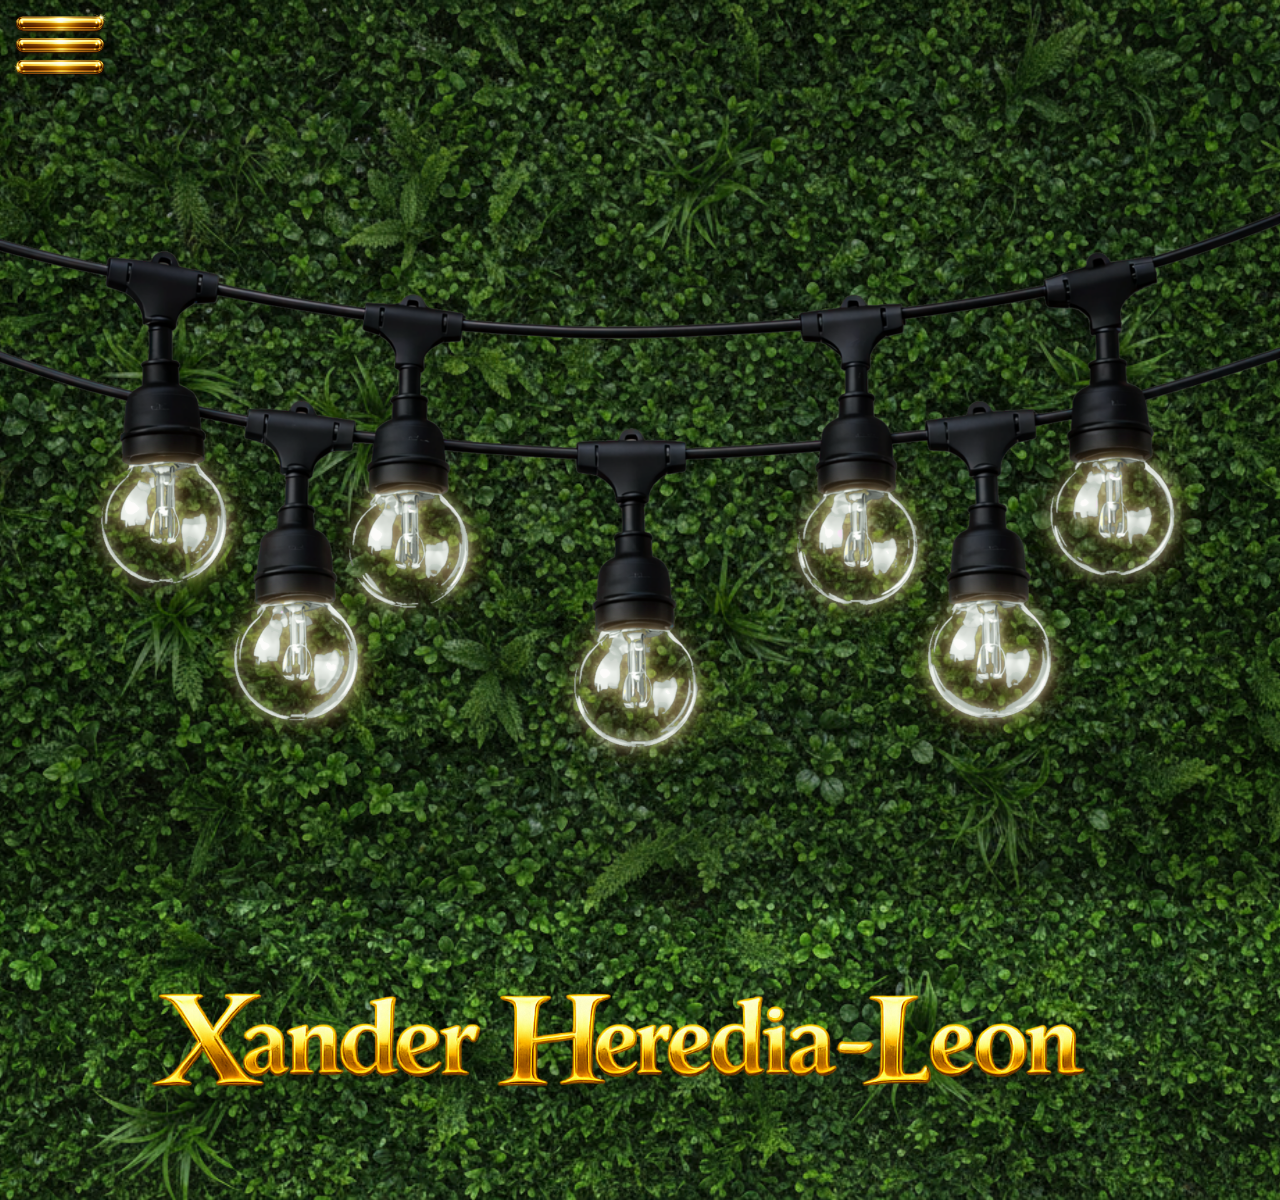
==== index.html @ 97fa7e09 "Refactor index.html structure and add scripts" ====
<!DOCTYPE html>
<html lang="en">
<head>
  <meta charset="UTF-8" />
  <meta name="viewport" content="width=device-width, initial-scale=1.0" />
  <title>Home</title>

  <link rel="stylesheet" href="assets/css/style.css" />
  <link rel="stylesheet" href="assets/css/string-lights.css" />
</head>
<body>

  <div class="string-lights-wrap" aria-hidden="true">
    <div class="string-lights-stack">
      <img
        src="assets/images/background/string-light-base.png"
        alt=""
        class="string-lights"
      />

      <img
        src="assets/images/masks/string-light/string-light-mask.png"
        alt=""
        class="string-light-mask"
        id="stringLightMask"
      />
    </div>

    <div class="below-lights">
      <img
        src="assets/images/background/name-tag.png"
        alt="Xander Heredia-Leon"
        class="name-tag"
        id="nameTag"
      />
    </div>
  </div>

  <img
    src="assets/images/background/menu-button.png"
    alt="Open menu"
    class="menu-button"
    id="menuButton"
    role="button"
    tabindex="0"
  />

  <main class="home-page"></main>

  <script>
    document.addEventListener("DOMContentLoaded", function () {
      const menuButton = document.getElementById("menuButton");
      const mask = document.getElementById("stringLightMask");
      const nameTag = document.getElementById("nameTag");

      if (menuButton) {
        menuButton.addEventListener("click", function () {
          console.log("Menu clicked");
        });

        menuButton.addEventListener("keydown", function (event) {
          if (event.key === "Enter" || event.key === " ") {
            event.preventDefault();
            menuButton.click();
          }
        });
      }

      if (!mask) {
        console.error("String light mask not found.");
        return;
      }

      let currentOpacity = 0.72;
      let targetOpacity = 0.72;
      let nextTargetAt = 0;

      function randomBetween(min, max) {
        return min + Math.random() * (max - min);
      }

      function setNextTarget(now) {
        targetOpacity = randomBetween(0.60, 0.88);
        nextTargetAt = now + randomBetween(45, 130);
      }

      function animate(now) {
        if (now >= nextTargetAt) {
          setNextTarget(now);
        }

        currentOpacity += (targetOpacity - currentOpacity) * 0.14;

        const flickerA = Math.sin(now * 0.017) * 0.032;
        const flickerB = Math.sin(now * 0.041 + 1.4) * 0.019;
        const flickerC = Math.sin(now * 0.083 + 0.7) * 0.010;

        let opacity = currentOpacity + flickerA + flickerB + flickerC;

        if (opacity < 0.54) opacity = 0.54;
        if (opacity > 0.94) opacity = 0.94;

        const glowPower = (opacity - 0.54) / 0.40;

        const nearGlow = 3 + glowPower * 3.2;
        const midGlow = 6 + glowPower * 6.5;
        const farGlow = 11 + glowPower * 10.5;
        const brightness = 1.02 + glowPower * 0.15;

        mask.style.opacity = opacity.toFixed(3);
        mask.style.filter =
          "brightness(" + brightness.toFixed(3) + ") " +
          "saturate(1.10) " +
          "drop-shadow(0 0 " + nearGlow.toFixed(2) + "px rgba(255, 244, 214, 0.92)) " +
          "drop-shadow(0 0 " + midGlow.toFixed(2) + "px rgba(255, 210, 120, 0.55)) " +
          "drop-shadow(0 0 " + farGlow.toFixed(2) + "px rgba(255, 170, 70, 0.28))";

        if (nameTag) {
          const shadowPower = (opacity - 0.54) / 0.40;

          const shadowY = 10 + shadowPower * 16;
          const shadowBlur = 14 + shadowPower * 22;
          const shadowAlpha = 0.16 + shadowPower * 0.22;

          nameTag.style.filter =
            "drop-shadow(0 " + shadowY.toFixed(2) + "px " +
            shadowBlur.toFixed(2) + "px rgba(0, 0, 0, " +
            shadowAlpha.toFixed(3) + "))";
        }

        requestAnimationFrame(animate);
      }

      setNextTarget(performance.now());
      requestAnimationFrame(animate);
    });
  </script>

</body>
</html>
---- assets/css/style.css ----
html,
body {
  margin: 0;
  padding: 0;
  width: 100%;
  min-height: 100%;
}

body {
  min-height: 100vh;
  min-height: 100svh;
  position: relative;
  overflow-x: hidden;
  background: url("../images/background/grass-wall.png") center / cover no-repeat;
}

/* overlay */
body::before {
  content: "";
  position: fixed;
  inset: 0;
  background: rgba(0, 0, 0, 0.28);
  pointer-events: none;
  z-index: 0;
}

/* Main page content */
.home-page {
  position: relative;
  z-index: 3;
  width: 100%;
  min-height: 100vh;
  min-height: 100svh;
}

/* Menu button */
.menu-button {
  position: fixed;
  top: 14px;
  left: 14px;
  width: 92px;
  height: auto;
  display: block;
  z-index: 4;
  cursor: pointer;
  user-select: none;
  filter: drop-shadow(0 4px 10px rgba(0, 0, 0, 0.4));
  transition: transform 0.2s ease, opacity 0.2s ease;
}

.menu-button:hover {
  transform: scale(1.05);
  opacity: 0.96;
}

.menu-button:active {
  transform: scale(0.96);
}

/* Tablet */
@media (max-width: 900px) {
  .menu-button {
    top: 10px;
    left: 10px;
    width: 76px;
  }
}

/* Phone */
@media (max-width: 600px) {
  .menu-button {
    top: 8px;
    left: 8px;
    width: 58px;
  }

  body::before {
    background: rgba(0, 0, 0, 0.22);
  }
}
---- assets/css/string-lights.css ----
.string-lights-wrap {
  position: fixed;
  top: 120px; /* adjust overall placement */
  left: 0;
  width: 100%;
  z-index: 5;
  pointer-events: none;
  user-select: none;
}

/* LIGHTS container = ONLY the image height */
.string-lights-stack {
  position: relative;
  width: 100%;
  display: inline-block;
}

.string-lights {
  display: block;
  width: 100%;
  height: auto;
}

.string-light-mask {
  position: absolute;
  inset: 0;
  width: 100%;
  height: 100%;
  object-fit: contain;
  z-index: 6;
  mix-blend-mode: screen;
  opacity: 0.72;
  will-change: opacity, filter;
}

/* 🔥 NEW: container UNDER lights */
.below-lights {
  position: relative;
  width: 100%;
  display: flex;
  justify-content: center;
  margin-top: 10px; /* small gap from lights */
}

/* NAME */
.name-tag {
  width: min(92vw, 1100px);
  height: auto;
  user-select: none;
  will-change: filter;
}

/* page spacing */
.home-page {
  min-height: 100vh;
  padding-top: 300px;
}
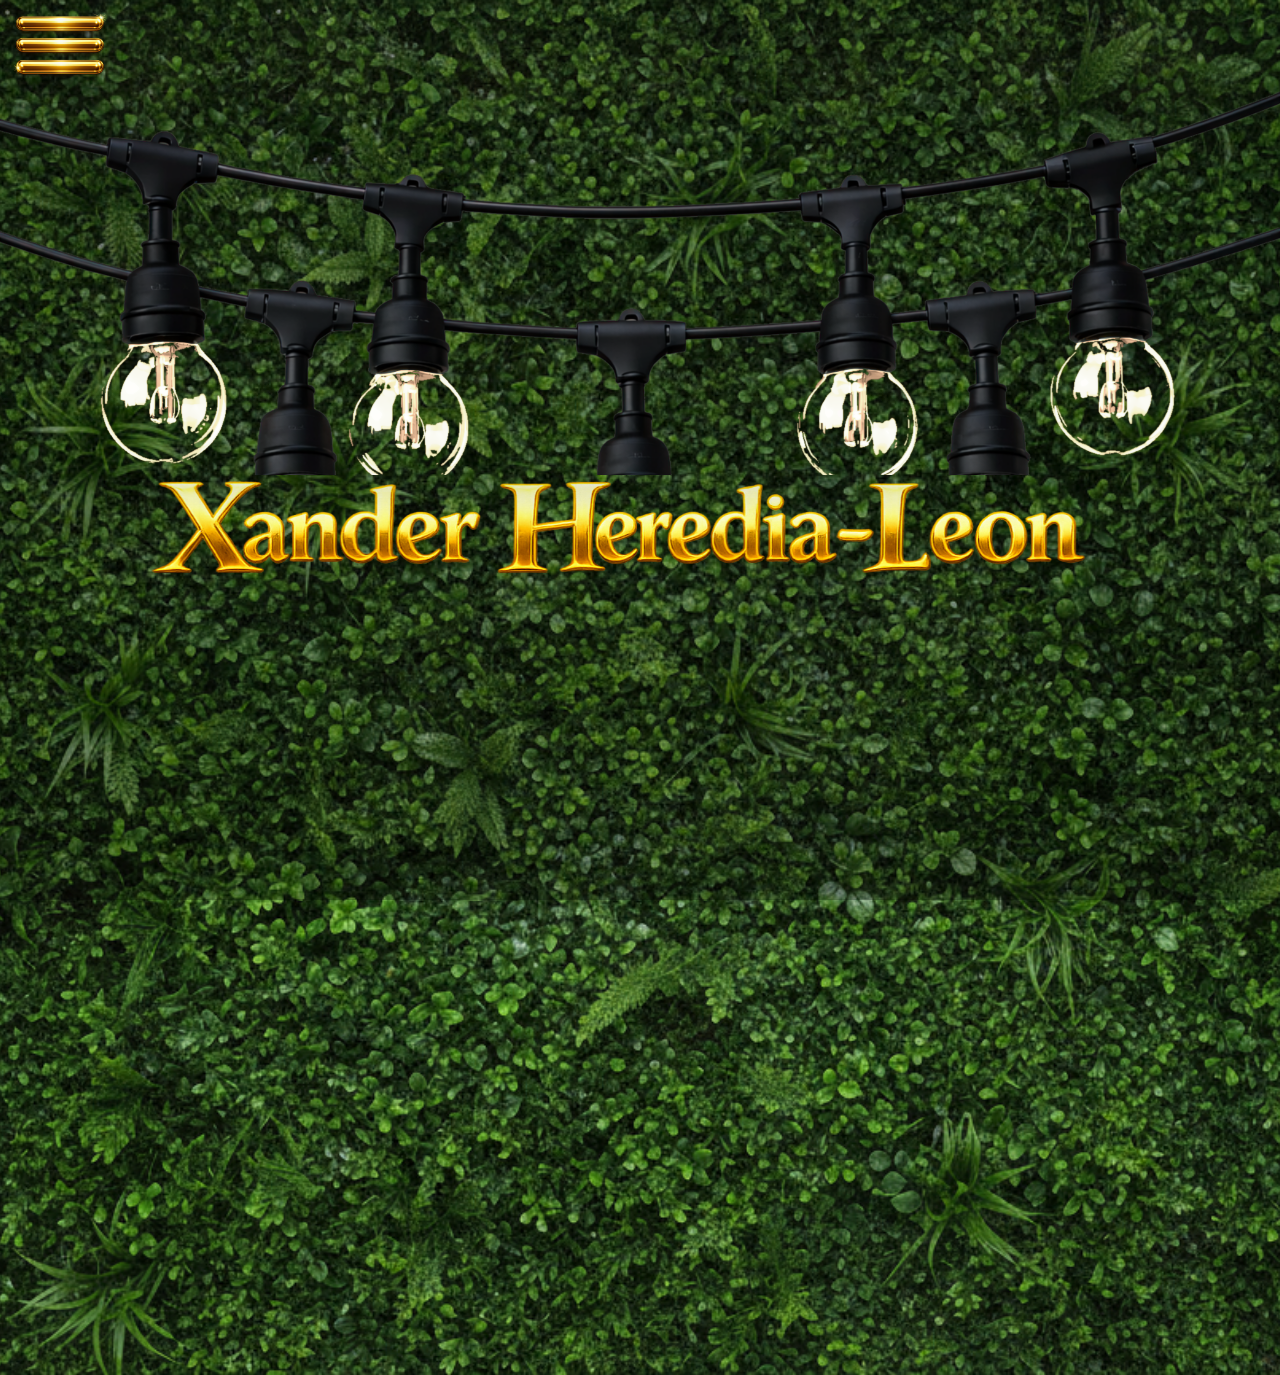
==== commit f62ab38f: "Refactor name tag and mask animation logic Refactor name tag and mask animation logic for improved c" ====
--- a/index.html
+++ b/index.html
@@ -12,6 +12,9 @@
 
   <div class="string-lights-wrap" aria-hidden="true">
     <div class="string-lights-stack">
+      <div class="green-wall-react"></div>
+      <div class="string-light-reflection"></div>
+
       <img
         src="assets/images/background/string-light-base.png"
         alt=""
@@ -27,12 +30,16 @@
     </div>
 
     <div class="below-lights">
-      <img
-        src="assets/images/background/name-tag.png"
-        alt="Xander Heredia-Leon"
-        class="name-tag"
-        id="nameTag"
-      />
+      <div class="name-tag-wrap">
+        <div class="name-tag-shadow" id="nameTagShadow"></div>
+
+        <img
+          src="assets/images/background/name-tag.png"
+          alt="Xander Heredia-Leon"
+          class="name-tag"
+          id="nameTag"
+        />
+      </div>
     </div>
   </div>
 
@@ -51,7 +58,9 @@
     document.addEventListener("DOMContentLoaded", function () {
       const menuButton = document.getElementById("menuButton");
       const mask = document.getElementById("stringLightMask");
-      const nameTag = document.getElementById("nameTag");
+      const nameTagShadow = document.getElementById("nameTagShadow");
+      const reflection = document.querySelector(".string-light-reflection");
+      const greenReact = document.querySelector(".green-wall-react");
 
       if (menuButton) {
         menuButton.addEventListener("click", function () {
@@ -71,68 +80,132 @@
         return;
       }
 
-      let currentOpacity = 0.72;
-      let targetOpacity = 0.72;
-      let nextTargetAt = 0;
+      const state = {
+        baseBrightness: 1.5,
+        baseSepia: 1.0,
+        baseSaturate: 2.0,
+        baseHue: -18,
+        baseBlur: 0.4,
+        baseOpacity: 0.9
+      };
 
       function randomBetween(min, max) {
         return min + Math.random() * (max - min);
       }
 
-      function setNextTarget(now) {
-        targetOpacity = randomBetween(0.60, 0.88);
-        nextTargetAt = now + randomBetween(45, 130);
-      }
-
-      function animate(now) {
-        if (now >= nextTargetAt) {
-          setNextTarget(now);
-        }
-
-        currentOpacity += (targetOpacity - currentOpacity) * 0.14;
-
-        const flickerA = Math.sin(now * 0.017) * 0.032;
-        const flickerB = Math.sin(now * 0.041 + 1.4) * 0.019;
-        const flickerC = Math.sin(now * 0.083 + 0.7) * 0.010;
-
-        let opacity = currentOpacity + flickerA + flickerB + flickerC;
-
-        if (opacity < 0.54) opacity = 0.54;
-        if (opacity > 0.94) opacity = 0.94;
-
-        const glowPower = (opacity - 0.54) / 0.40;
-
-        const nearGlow = 3 + glowPower * 3.2;
-        const midGlow = 6 + glowPower * 6.5;
-        const farGlow = 11 + glowPower * 10.5;
-        const brightness = 1.02 + glowPower * 0.15;
-
+      function clamp(value, min, max) {
+        return Math.min(Math.max(value, min), max);
+      }
+
+      function applyMaskStyle(brightness, sepia, saturate, hue, blur, opacity) {
         mask.style.opacity = opacity.toFixed(3);
         mask.style.filter =
           "brightness(" + brightness.toFixed(3) + ") " +
-          "saturate(1.10) " +
-          "drop-shadow(0 0 " + nearGlow.toFixed(2) + "px rgba(255, 244, 214, 0.92)) " +
-          "drop-shadow(0 0 " + midGlow.toFixed(2) + "px rgba(255, 210, 120, 0.55)) " +
-          "drop-shadow(0 0 " + farGlow.toFixed(2) + "px rgba(255, 170, 70, 0.28))";
-
-        if (nameTag) {
-          const shadowPower = (opacity - 0.54) / 0.40;
-
-          const shadowY = 10 + shadowPower * 16;
-          const shadowBlur = 14 + shadowPower * 22;
-          const shadowAlpha = 0.16 + shadowPower * 0.22;
-
-          nameTag.style.filter =
-            "drop-shadow(0 " + shadowY.toFixed(2) + "px " +
-            shadowBlur.toFixed(2) + "px rgba(0, 0, 0, " +
-            shadowAlpha.toFixed(3) + "))";
+          "sepia(" + sepia.toFixed(3) + ") " +
+          "saturate(" + saturate.toFixed(3) + ") " +
+          "hue-rotate(" + hue.toFixed(3) + "deg) " +
+          "blur(" + blur.toFixed(3) + "px)";
+      }
+
+      function tick() {
+        const microFlicker = randomBetween(-0.10, 0.10);
+        const rareDip = Math.random() < 0.12 ? randomBetween(-0.16, -0.06) : 0;
+        const rarePop = Math.random() < 0.08 ? randomBetween(0.03, 0.08) : 0;
+
+        const brightness = clamp(
+          state.baseBrightness + microFlicker + rareDip + rarePop,
+          1.2,
+          1.75
+        );
+
+        const opacity = clamp(
+          state.baseOpacity + microFlicker * 0.65 + rareDip * 0.35,
+          0.72,
+          0.98
+        );
+
+        const sepia = clamp(
+          state.baseSepia + randomBetween(-0.05, 0.08),
+          0.9,
+          1.12
+        );
+
+        const saturate = clamp(
+          state.baseSaturate + randomBetween(-0.15, 0.20),
+          1.75,
+          2.25
+        );
+
+        const hue = clamp(
+          state.baseHue + randomBetween(-2.0, 1.5),
+          -22,
+          -14
+        );
+
+        const blur = clamp(
+          state.baseBlur + (brightness - state.baseBrightness) * 0.35,
+          0.25,
+          0.65
+        );
+
+        applyMaskStyle(brightness, sepia, saturate, hue, blur, opacity);
+
+        if (reflection) {
+          const reflectionOpacity = clamp(opacity * 0.20, 0.12, 0.22);
+          const reflectionBlur = clamp(12 + (brightness - 1.4) * 10, 10, 18);
+
+          reflection.style.opacity = reflectionOpacity.toFixed(3);
+          reflection.style.filter =
+            "blur(" + reflectionBlur.toFixed(2) + "px) saturate(1.1)";
         }
 
-        requestAnimationFrame(animate);
-      }
-
-      setNextTarget(performance.now());
-      requestAnimationFrame(animate);
+        if (greenReact) {
+          const reactOpacity = clamp(
+            0.10 + (brightness - 1.3) * 0.08,
+            0.08,
+            0.18
+          );
+          greenReact.style.opacity = reactOpacity.toFixed(3);
+        }
+
+        if (nameTagShadow) {
+          const shadowOpacity = clamp(
+            0.22 + (1.75 - brightness) * 0.18,
+            0.18,
+            0.34
+          );
+
+          const shadowBlur = clamp(
+            8 + (1.75 - brightness) * 8,
+            8,
+            14
+          );
+
+          const shadowOffset = clamp(
+            (1.7 - brightness) * 6,
+            0,
+            4
+          );
+
+          nameTagShadow.style.opacity = shadowOpacity.toFixed(3);
+          nameTagShadow.style.filter = "blur(" + shadowBlur.toFixed(2) + "px)";
+          nameTagShadow.style.transform =
+            "translateY(" + shadowOffset.toFixed(2) + "px)";
+        }
+
+        setTimeout(tick, randomBetween(120, 320));
+      }
+
+      applyMaskStyle(
+        state.baseBrightness,
+        state.baseSepia,
+        state.baseSaturate,
+        state.baseHue,
+        state.baseBlur,
+        state.baseOpacity
+      );
+
+      tick();
     });
   </script>
 
--- a/assets/css/string-lights.css
+++ b/assets/css/string-lights.css
@@ -1,6 +1,6 @@
 .string-lights-wrap {
   position: fixed;
-  top: 120px; /* adjust overall placement */
+  top: 0;
   left: 0;
   width: 100%;
   z-index: 5;
@@ -8,17 +8,53 @@
   user-select: none;
 }
 
-/* LIGHTS container = ONLY the image height */
 .string-lights-stack {
   position: relative;
   width: 100%;
-  display: inline-block;
+  height: 475px;
+  overflow: hidden;
+  display: block;
 }
 
 .string-lights {
   display: block;
   width: 100%;
-  height: auto;
+  height: 100%;
+  object-fit: cover;
+  object-position: top center;
+}
+
+.green-wall-react {
+  position: absolute;
+  inset: 0;
+  z-index: 3;
+  pointer-events: none;
+  mix-blend-mode: soft-light;
+  opacity: 0.14;
+  background: linear-gradient(
+    to bottom,
+    rgba(110, 165, 95, 0.16) 0%,
+    rgba(80, 135, 72, 0.12) 35%,
+    rgba(35, 70, 35, 0.08) 100%
+  );
+}
+
+.string-light-reflection {
+  position: absolute;
+  inset: 0;
+  z-index: 4;
+  pointer-events: none;
+  mix-blend-mode: screen;
+  opacity: 0.16;
+  background:
+    radial-gradient(circle at 12% 14%, rgba(255, 222, 140, 0.12), transparent 7%),
+    radial-gradient(circle at 25% 11%, rgba(255, 220, 130, 0.11), transparent 7%),
+    radial-gradient(circle at 39% 15%, rgba(255, 218, 120, 0.12), transparent 8%),
+    radial-gradient(circle at 52% 12%, rgba(255, 220, 126, 0.11), transparent 7%),
+    radial-gradient(circle at 66% 15%, rgba(255, 219, 120, 0.12), transparent 8%),
+    radial-gradient(circle at 79% 11%, rgba(255, 223, 135, 0.10), transparent 7%),
+    radial-gradient(circle at 91% 14%, rgba(255, 226, 145, 0.11), transparent 7%);
+  filter: blur(14px) saturate(1.1);
 }
 
 .string-light-mask {
@@ -26,32 +62,63 @@
   inset: 0;
   width: 100%;
   height: 100%;
-  object-fit: contain;
+  object-fit: cover;
+  object-position: top center;
   z-index: 6;
   mix-blend-mode: screen;
-  opacity: 0.72;
   will-change: opacity, filter;
+  opacity: 0.9;
+  filter: brightness(1.5) sepia(1) saturate(2) hue-rotate(-18deg) blur(0.4px);
 }
 
-/* 🔥 NEW: container UNDER lights */
 .below-lights {
   position: relative;
   width: 100%;
   display: flex;
   justify-content: center;
-  margin-top: 10px; /* small gap from lights */
+  margin-top: 0;
 }
 
-/* NAME */
+.name-tag-wrap {
+  position: relative;
+  width: min(92vw, 1100px);
+}
+
 .name-tag {
-  width: min(92vw, 1100px);
+  position: relative;
+  display: block;
+  width: 100%;
   height: auto;
   user-select: none;
   will-change: filter;
+  z-index: 1;
 }
 
-/* page spacing */
+.name-tag-shadow {
+  position: absolute;
+  inset: 0;
+  z-index: 2;
+  pointer-events: none;
+  mix-blend-mode: multiply;
+  opacity: 0.30;
+  filter: blur(8px);
+  transform: translateY(0);
+  will-change: opacity, filter, transform;
+  background:
+    linear-gradient(
+      to bottom,
+      rgba(0, 0, 0, 0.24) 0%,
+      rgba(0, 0, 0, 0.12) 12%,
+      transparent 30%
+    ),
+    radial-gradient(ellipse at 10% -6%, rgba(0, 0, 0, 0.24) 0%, transparent 35%),
+    radial-gradient(ellipse at 28% -8%, rgba(0, 0, 0, 0.22) 0%, transparent 36%),
+    radial-gradient(ellipse at 48% -6%, rgba(0, 0, 0, 0.24) 0%, transparent 36%),
+    radial-gradient(ellipse at 67% -8%, rgba(0, 0, 0, 0.22) 0%, transparent 36%),
+    radial-gradient(ellipse at 87% -6%, rgba(0, 0, 0, 0.24) 0%, transparent 35%);
+}
+
 .home-page {
   min-height: 100vh;
-  padding-top: 300px;
+  padding-top: 475px;
 }
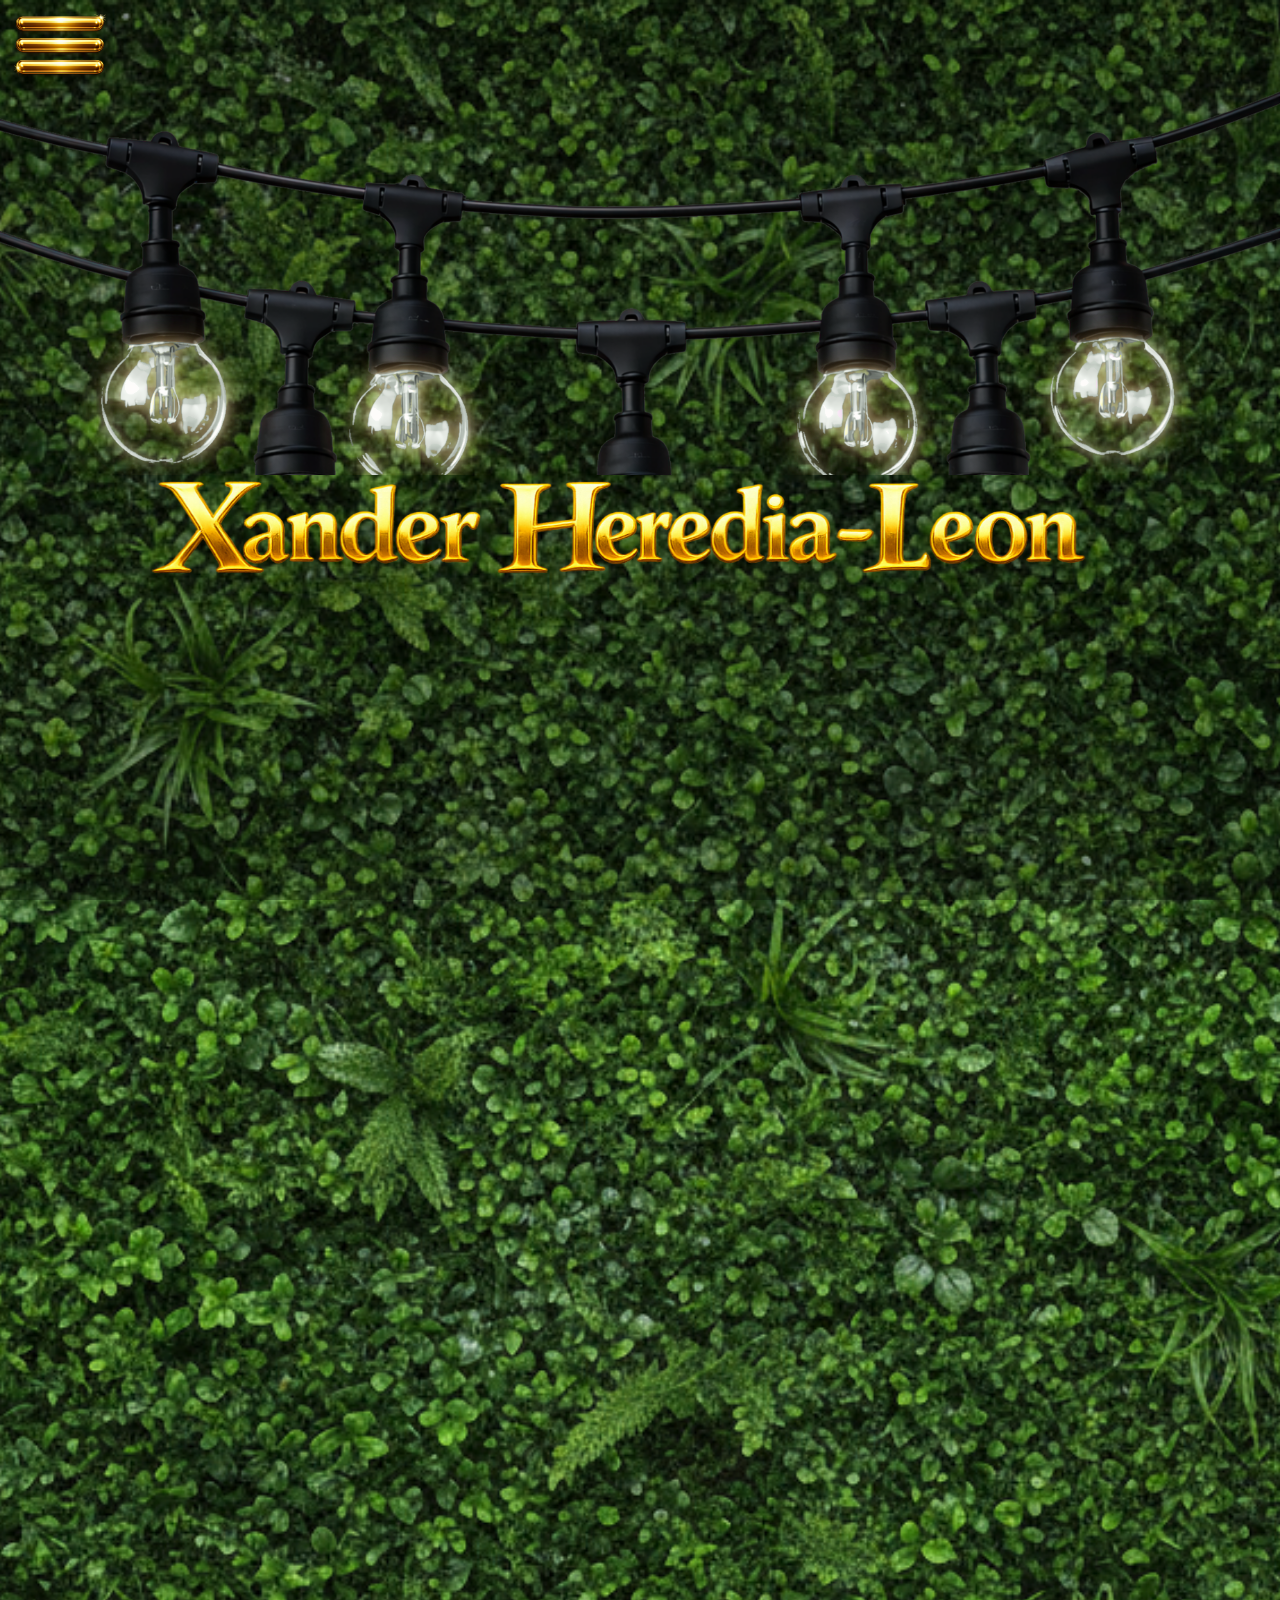
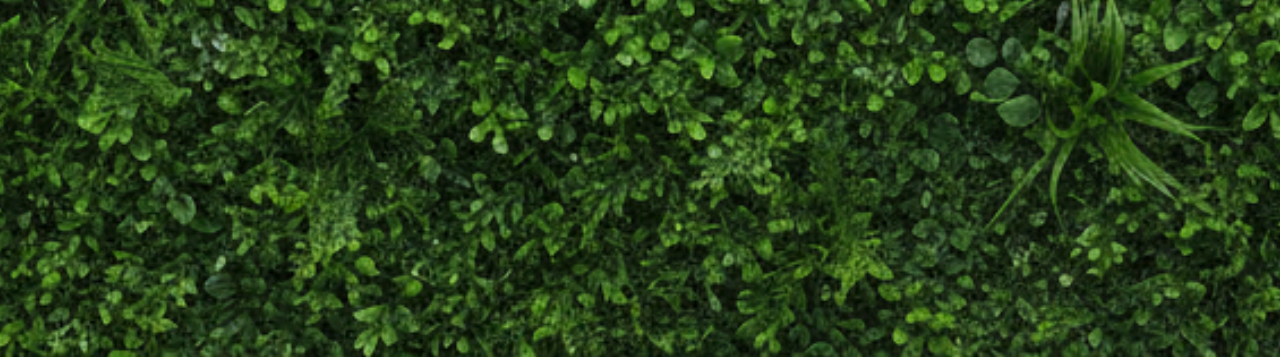
==== commit 7fbfa666: "Refactor index.html to simplify structure Removed unused elements and optimized opacity handling." ====
--- a/index.html
+++ b/index.html
@@ -12,9 +12,6 @@
 
   <div class="string-lights-wrap" aria-hidden="true">
     <div class="string-lights-stack">
-      <div class="green-wall-react"></div>
-      <div class="string-light-reflection"></div>
-
       <img
         src="assets/images/background/string-light-base.png"
         alt=""
@@ -30,16 +27,12 @@
     </div>
 
     <div class="below-lights">
-      <div class="name-tag-wrap">
-        <div class="name-tag-shadow" id="nameTagShadow"></div>
-
-        <img
-          src="assets/images/background/name-tag.png"
-          alt="Xander Heredia-Leon"
-          class="name-tag"
-          id="nameTag"
-        />
-      </div>
+      <img
+        src="assets/images/background/name-tag.png"
+        alt="Xander Heredia-Leon"
+        class="name-tag"
+        id="nameTag"
+      />
     </div>
   </div>
 
@@ -58,9 +51,7 @@
     document.addEventListener("DOMContentLoaded", function () {
       const menuButton = document.getElementById("menuButton");
       const mask = document.getElementById("stringLightMask");
-      const nameTagShadow = document.getElementById("nameTagShadow");
-      const reflection = document.querySelector(".string-light-reflection");
-      const greenReact = document.querySelector(".green-wall-react");
+      const nameTag = document.getElementById("nameTag");
 
       if (menuButton) {
         menuButton.addEventListener("click", function () {
@@ -80,132 +71,68 @@
         return;
       }
 
-      const state = {
-        baseBrightness: 1.5,
-        baseSepia: 1.0,
-        baseSaturate: 2.0,
-        baseHue: -18,
-        baseBlur: 0.4,
-        baseOpacity: 0.9
-      };
+      let currentOpacity = 0.72;
+      let targetOpacity = 0.72;
+      let nextTargetAt = 0;
 
       function randomBetween(min, max) {
         return min + Math.random() * (max - min);
       }
 
-      function clamp(value, min, max) {
-        return Math.min(Math.max(value, min), max);
+      function setNextTarget(now) {
+        targetOpacity = randomBetween(0.60, 0.88);
+        nextTargetAt = now + randomBetween(45, 130);
       }
 
-      function applyMaskStyle(brightness, sepia, saturate, hue, blur, opacity) {
+      function animate(now) {
+        if (now >= nextTargetAt) {
+          setNextTarget(now);
+        }
+
+        currentOpacity += (targetOpacity - currentOpacity) * 0.14;
+
+        const flickerA = Math.sin(now * 0.017) * 0.032;
+        const flickerB = Math.sin(now * 0.041 + 1.4) * 0.019;
+        const flickerC = Math.sin(now * 0.083 + 0.7) * 0.010;
+
+        let opacity = currentOpacity + flickerA + flickerB + flickerC;
+
+        if (opacity < 0.54) opacity = 0.54;
+        if (opacity > 0.94) opacity = 0.94;
+
+        const glowPower = (opacity - 0.54) / 0.40;
+
+        const nearGlow = 3 + glowPower * 3.2;
+        const midGlow = 6 + glowPower * 6.5;
+        const farGlow = 11 + glowPower * 10.5;
+        const brightness = 1.02 + glowPower * 0.15;
+
         mask.style.opacity = opacity.toFixed(3);
         mask.style.filter =
           "brightness(" + brightness.toFixed(3) + ") " +
-          "sepia(" + sepia.toFixed(3) + ") " +
-          "saturate(" + saturate.toFixed(3) + ") " +
-          "hue-rotate(" + hue.toFixed(3) + "deg) " +
-          "blur(" + blur.toFixed(3) + "px)";
+          "saturate(1.10) " +
+          "drop-shadow(0 0 " + nearGlow.toFixed(2) + "px rgba(255, 244, 214, 0.92)) " +
+          "drop-shadow(0 0 " + midGlow.toFixed(2) + "px rgba(255, 210, 120, 0.55)) " +
+          "drop-shadow(0 0 " + farGlow.toFixed(2) + "px rgba(255, 170, 70, 0.28))";
+
+        if (nameTag) {
+          const shadowPower = (opacity - 0.54) / 0.40;
+
+          const shadowY = 10 + shadowPower * 16;
+          const shadowBlur = 14 + shadowPower * 22;
+          const shadowAlpha = 0.16 + shadowPower * 0.22;
+
+          nameTag.style.filter =
+            "drop-shadow(0 " + shadowY.toFixed(2) + "px " +
+            shadowBlur.toFixed(2) + "px rgba(0, 0, 0, " +
+            shadowAlpha.toFixed(3) + "))";
+        }
+
+        requestAnimationFrame(animate);
       }
 
-      function tick() {
-        const microFlicker = randomBetween(-0.10, 0.10);
-        const rareDip = Math.random() < 0.12 ? randomBetween(-0.16, -0.06) : 0;
-        const rarePop = Math.random() < 0.08 ? randomBetween(0.03, 0.08) : 0;
-
-        const brightness = clamp(
-          state.baseBrightness + microFlicker + rareDip + rarePop,
-          1.2,
-          1.75
-        );
-
-        const opacity = clamp(
-          state.baseOpacity + microFlicker * 0.65 + rareDip * 0.35,
-          0.72,
-          0.98
-        );
-
-        const sepia = clamp(
-          state.baseSepia + randomBetween(-0.05, 0.08),
-          0.9,
-          1.12
-        );
-
-        const saturate = clamp(
-          state.baseSaturate + randomBetween(-0.15, 0.20),
-          1.75,
-          2.25
-        );
-
-        const hue = clamp(
-          state.baseHue + randomBetween(-2.0, 1.5),
-          -22,
-          -14
-        );
-
-        const blur = clamp(
-          state.baseBlur + (brightness - state.baseBrightness) * 0.35,
-          0.25,
-          0.65
-        );
-
-        applyMaskStyle(brightness, sepia, saturate, hue, blur, opacity);
-
-        if (reflection) {
-          const reflectionOpacity = clamp(opacity * 0.20, 0.12, 0.22);
-          const reflectionBlur = clamp(12 + (brightness - 1.4) * 10, 10, 18);
-
-          reflection.style.opacity = reflectionOpacity.toFixed(3);
-          reflection.style.filter =
-            "blur(" + reflectionBlur.toFixed(2) + "px) saturate(1.1)";
-        }
-
-        if (greenReact) {
-          const reactOpacity = clamp(
-            0.10 + (brightness - 1.3) * 0.08,
-            0.08,
-            0.18
-          );
-          greenReact.style.opacity = reactOpacity.toFixed(3);
-        }
-
-        if (nameTagShadow) {
-          const shadowOpacity = clamp(
-            0.22 + (1.75 - brightness) * 0.18,
-            0.18,
-            0.34
-          );
-
-          const shadowBlur = clamp(
-            8 + (1.75 - brightness) * 8,
-            8,
-            14
-          );
-
-          const shadowOffset = clamp(
-            (1.7 - brightness) * 6,
-            0,
-            4
-          );
-
-          nameTagShadow.style.opacity = shadowOpacity.toFixed(3);
-          nameTagShadow.style.filter = "blur(" + shadowBlur.toFixed(2) + "px)";
-          nameTagShadow.style.transform =
-            "translateY(" + shadowOffset.toFixed(2) + "px)";
-        }
-
-        setTimeout(tick, randomBetween(120, 320));
-      }
-
-      applyMaskStyle(
-        state.baseBrightness,
-        state.baseSepia,
-        state.baseSaturate,
-        state.baseHue,
-        state.baseBlur,
-        state.baseOpacity
-      );
-
-      tick();
+      setNextTarget(performance.now());
+      requestAnimationFrame(animate);
     });
   </script>
 
--- a/assets/css/string-lights.css
+++ b/assets/css/string-lights.css
@@ -1,4 +1,4 @@
-.string-lights-wrap {
+string-lights-wrap {
   position: fixed;
   top: 0;
   left: 0;
@@ -24,39 +24,6 @@
   object-position: top center;
 }
 
-.green-wall-react {
-  position: absolute;
-  inset: 0;
-  z-index: 3;
-  pointer-events: none;
-  mix-blend-mode: soft-light;
-  opacity: 0.14;
-  background: linear-gradient(
-    to bottom,
-    rgba(110, 165, 95, 0.16) 0%,
-    rgba(80, 135, 72, 0.12) 35%,
-    rgba(35, 70, 35, 0.08) 100%
-  );
-}
-
-.string-light-reflection {
-  position: absolute;
-  inset: 0;
-  z-index: 4;
-  pointer-events: none;
-  mix-blend-mode: screen;
-  opacity: 0.16;
-  background:
-    radial-gradient(circle at 12% 14%, rgba(255, 222, 140, 0.12), transparent 7%),
-    radial-gradient(circle at 25% 11%, rgba(255, 220, 130, 0.11), transparent 7%),
-    radial-gradient(circle at 39% 15%, rgba(255, 218, 120, 0.12), transparent 8%),
-    radial-gradient(circle at 52% 12%, rgba(255, 220, 126, 0.11), transparent 7%),
-    radial-gradient(circle at 66% 15%, rgba(255, 219, 120, 0.12), transparent 8%),
-    radial-gradient(circle at 79% 11%, rgba(255, 223, 135, 0.10), transparent 7%),
-    radial-gradient(circle at 91% 14%, rgba(255, 226, 145, 0.11), transparent 7%);
-  filter: blur(14px) saturate(1.1);
-}
-
 .string-light-mask {
   position: absolute;
   inset: 0;
@@ -68,7 +35,8 @@
   mix-blend-mode: screen;
   will-change: opacity, filter;
   opacity: 0.9;
-  filter: brightness(1.5) sepia(1) saturate(2) hue-rotate(-18deg) blur(0.4px);
+
+  filter: brightness(1.6) sepia(2) saturate(3) hue-rotate(-40deg) blur(2px);
 }
 
 .below-lights {
@@ -79,43 +47,11 @@
   margin-top: 0;
 }
 
-.name-tag-wrap {
-  position: relative;
+.name-tag {
   width: min(92vw, 1100px);
-}
-
-.name-tag {
-  position: relative;
-  display: block;
-  width: 100%;
   height: auto;
   user-select: none;
   will-change: filter;
-  z-index: 1;
-}
-
-.name-tag-shadow {
-  position: absolute;
-  inset: 0;
-  z-index: 2;
-  pointer-events: none;
-  mix-blend-mode: multiply;
-  opacity: 0.30;
-  filter: blur(8px);
-  transform: translateY(0);
-  will-change: opacity, filter, transform;
-  background:
-    linear-gradient(
-      to bottom,
-      rgba(0, 0, 0, 0.24) 0%,
-      rgba(0, 0, 0, 0.12) 12%,
-      transparent 30%
-    ),
-    radial-gradient(ellipse at 10% -6%, rgba(0, 0, 0, 0.24) 0%, transparent 35%),
-    radial-gradient(ellipse at 28% -8%, rgba(0, 0, 0, 0.22) 0%, transparent 36%),
-    radial-gradient(ellipse at 48% -6%, rgba(0, 0, 0, 0.24) 0%, transparent 36%),
-    radial-gradient(ellipse at 67% -8%, rgba(0, 0, 0, 0.22) 0%, transparent 36%),
-    radial-gradient(ellipse at 87% -6%, rgba(0, 0, 0, 0.24) 0%, transparent 35%);
 }
 
 .home-page {
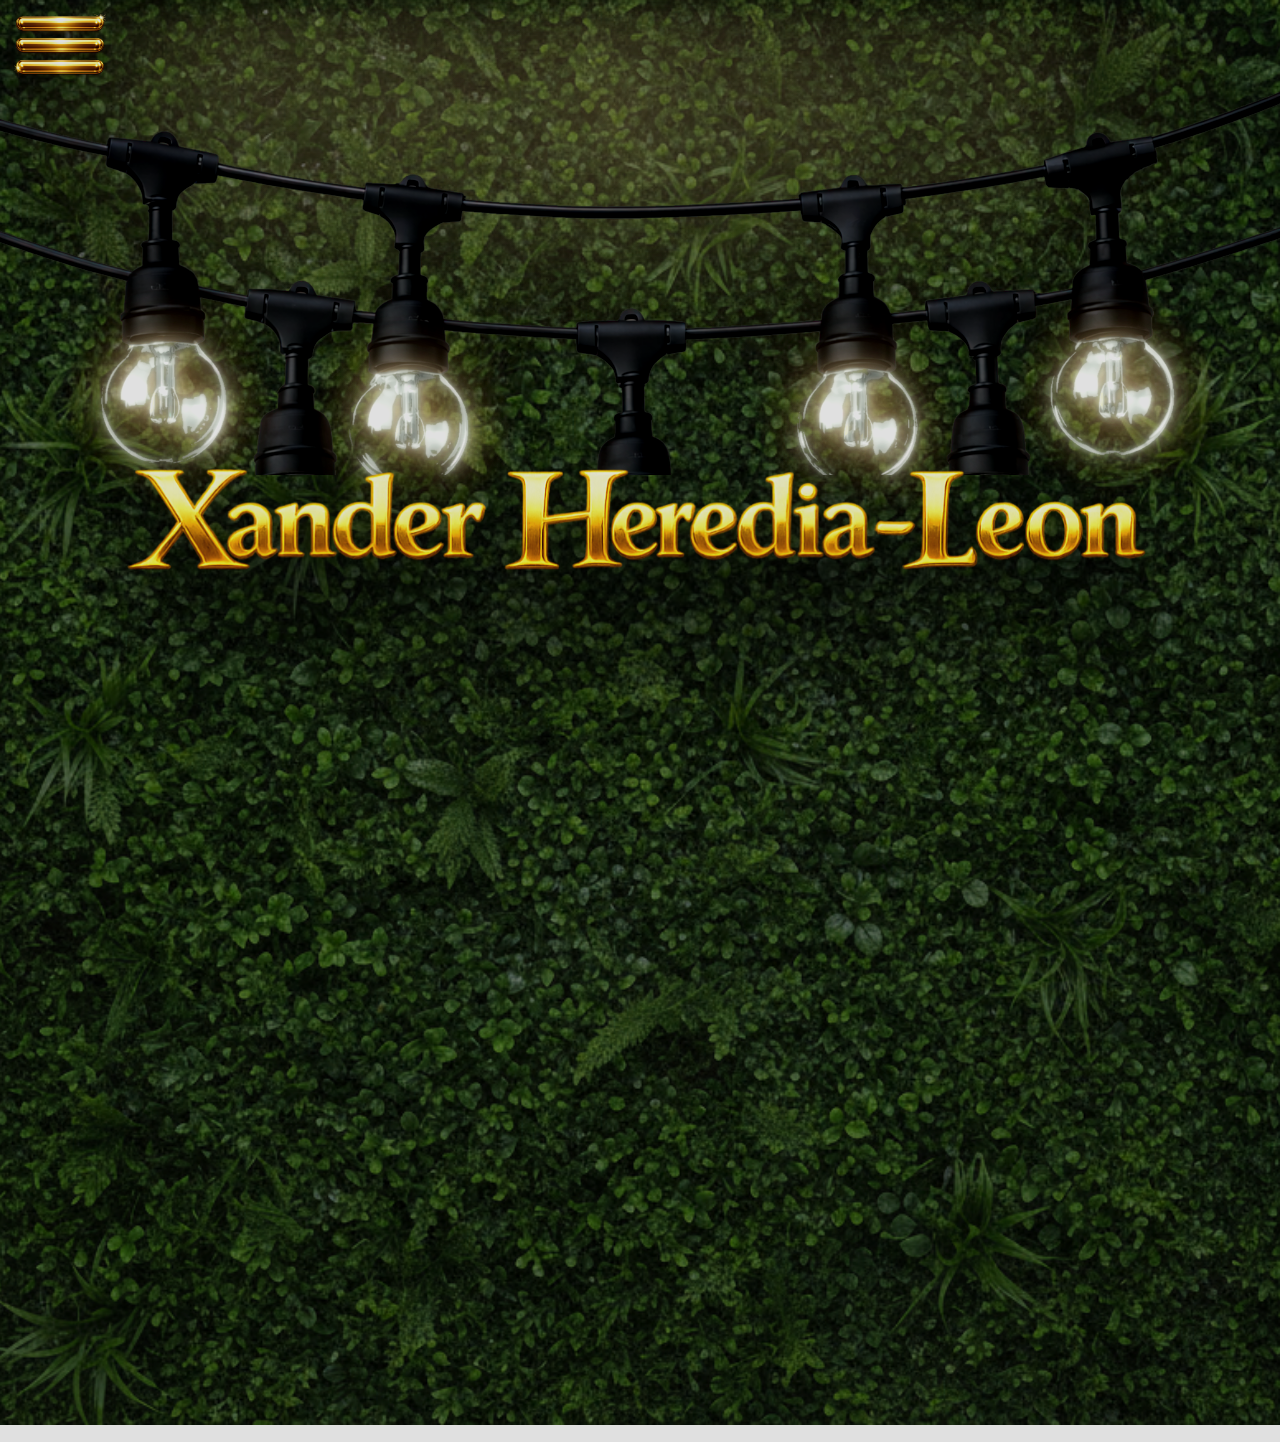
==== commit 22efe066: "Refactor name tag structure and opacity animations" ====
--- a/index.html
+++ b/index.html
@@ -27,12 +27,14 @@
     </div>
 
     <div class="below-lights">
-      <img
-        src="assets/images/background/name-tag.png"
-        alt="Xander Heredia-Leon"
-        class="name-tag"
-        id="nameTag"
-      />
+      <div class="name-tag-shell" id="nameTagShell">
+        <img
+          src="assets/images/background/name-tag.png"
+          alt="Xander Heredia-Leon"
+          class="name-tag"
+          id="nameTag"
+        />
+      </div>
     </div>
   </div>
 
@@ -52,6 +54,7 @@
       const menuButton = document.getElementById("menuButton");
       const mask = document.getElementById("stringLightMask");
       const nameTag = document.getElementById("nameTag");
+      const nameTagShell = document.getElementById("nameTagShell");
 
       if (menuButton) {
         menuButton.addEventListener("click", function () {
@@ -71,17 +74,29 @@
         return;
       }
 
-      let currentOpacity = 0.72;
-      let targetOpacity = 0.72;
+      let currentOpacity = 0.76;
+      let targetOpacity = 0.76;
       let nextTargetAt = 0;
+      let pulseBoost = 0;
 
       function randomBetween(min, max) {
         return min + Math.random() * (max - min);
       }
 
+      function clamp(value, min, max) {
+        return Math.max(min, Math.min(max, value));
+      }
+
       function setNextTarget(now) {
-        targetOpacity = randomBetween(0.60, 0.88);
-        nextTargetAt = now + randomBetween(45, 130);
+        targetOpacity = randomBetween(0.62, 0.98);
+
+        if (Math.random() > 0.72) {
+          pulseBoost = randomBetween(0.035, 0.085);
+        } else {
+          pulseBoost = 0;
+        }
+
+        nextTargetAt = now + randomBetween(22, 70);
       }
 
       function animate(now) {
@@ -89,47 +104,134 @@
           setNextTarget(now);
         }
 
-        currentOpacity += (targetOpacity - currentOpacity) * 0.14;
-
-        const flickerA = Math.sin(now * 0.017) * 0.032;
-        const flickerB = Math.sin(now * 0.041 + 1.4) * 0.019;
-        const flickerC = Math.sin(now * 0.083 + 0.7) * 0.010;
-
-        let opacity = currentOpacity + flickerA + flickerB + flickerC;
-
-        if (opacity < 0.54) opacity = 0.54;
-        if (opacity > 0.94) opacity = 0.94;
-
-        const glowPower = (opacity - 0.54) / 0.40;
-
-        const nearGlow = 3 + glowPower * 3.2;
-        const midGlow = 6 + glowPower * 6.5;
-        const farGlow = 11 + glowPower * 10.5;
-        const brightness = 1.02 + glowPower * 0.15;
+        currentOpacity += (targetOpacity - currentOpacity) * 0.22;
+
+        const flickerA = Math.sin(now * 0.045) * 0.040;
+        const flickerB = Math.sin(now * 0.094 + 1.3) * 0.028;
+        const flickerC = Math.sin(now * 0.163 + 0.8) * 0.016;
+        const flickerD = Math.sin(now * 0.230 + 2.2) * 0.010;
+        const shimmer = (Math.random() - 0.5) * 0.020;
+
+        let opacity =
+          currentOpacity +
+          flickerA +
+          flickerB +
+          flickerC +
+          flickerD +
+          shimmer +
+          pulseBoost;
+
+        opacity = clamp(opacity, 0.56, 1.0);
+
+        const glowPower = (opacity - 0.56) / 0.44;
+        const warmPower = clamp(glowPower, 0, 1);
+
+        const nearGlow = 4 + warmPower * 5;
+        const midGlow = 10 + warmPower * 12;
+        const farGlow = 18 + warmPower * 18;
+        const brightness = 1.04 + warmPower * 0.22;
+        const saturation = 1.06 + warmPower * 0.20;
+        const blur = 1.6 + warmPower * 1.2;
+        const sway = Math.sin(now * 0.003) * (0.25 + warmPower * 0.6);
 
         mask.style.opacity = opacity.toFixed(3);
+        mask.style.transform = "translateX(" + sway.toFixed(2) + "px)";
         mask.style.filter =
           "brightness(" + brightness.toFixed(3) + ") " +
-          "saturate(1.10) " +
-          "drop-shadow(0 0 " + nearGlow.toFixed(2) + "px rgba(255, 244, 214, 0.92)) " +
-          "drop-shadow(0 0 " + midGlow.toFixed(2) + "px rgba(255, 210, 120, 0.55)) " +
-          "drop-shadow(0 0 " + farGlow.toFixed(2) + "px rgba(255, 170, 70, 0.28))";
+          "saturate(" + saturation.toFixed(3) + ") " +
+          "blur(" + blur.toFixed(2) + "px) " +
+          "drop-shadow(0 0 " + nearGlow.toFixed(2) + "px rgba(255, 248, 224, 0.96)) " +
+          "drop-shadow(0 0 " + midGlow.toFixed(2) + "px rgba(255, 212, 126, 0.60)) " +
+          "drop-shadow(0 0 " + farGlow.toFixed(2) + "px rgba(255, 166, 70, 0.34))";
+
+        const wallGlowA = 0.05 + warmPower * 0.12;
+        const wallGlowB = 0.04 + warmPower * 0.10;
+        const wallGlowC = 0.03 + warmPower * 0.08;
+        const wallScale = 1 + warmPower * 0.018;
+        const wallShiftY = warmPower * 4;
+
+        document.body.style.setProperty(
+          "--wall-light",
+          "radial-gradient(circle at 18% 6%, rgba(255, 216, 140, " + wallGlowA.toFixed(3) + "), transparent 16%)," +
+          "radial-gradient(circle at 32% 8%, rgba(255, 216, 140, " + wallGlowB.toFixed(3) + "), transparent 18%)," +
+          "radial-gradient(circle at 48% 7%, rgba(255, 216, 140, " + wallGlowA.toFixed(3) + "), transparent 17%)," +
+          "radial-gradient(circle at 64% 8%, rgba(255, 216, 140, " + wallGlowB.toFixed(3) + "), transparent 18%)," +
+          "radial-gradient(circle at 80% 6%, rgba(255, 216, 140, " + wallGlowC.toFixed(3) + "), transparent 16%)"
+        );
+
+        const bodyAfter = getComputedStyle(document.body, "::after");
+        if (bodyAfter) {
+          document.body.style.setProperty("--wall-scale", wallScale.toFixed(3));
+          document.body.style.setProperty("--wall-shift-y", wallShiftY.toFixed(2) + "px");
+        }
+
+        const afterStyle = document.documentElement.style;
+        afterStyle.setProperty("--light-opacity", (0.72 + warmPower * 0.28).toFixed(3));
+
+        const wallLayer = document.body;
+        wallLayer.style.setProperty("--flicker-shadow-opacity", (0.16 + warmPower * 0.22).toFixed(3));
 
         if (nameTag) {
-          const shadowPower = (opacity - 0.54) / 0.40;
-
-          const shadowY = 10 + shadowPower * 16;
-          const shadowBlur = 14 + shadowPower * 22;
-          const shadowAlpha = 0.16 + shadowPower * 0.22;
-
+          const shadowY = 12 + warmPower * 24;
+          const shadowBlur = 18 + warmPower * 34;
+          const shadowSpread = 2 + warmPower * 10;
+          const shadowAlpha = 0.18 + warmPower * 0.30;
+          const warmBounce = 0.02 + warmPower * 0.08;
+          const tagLift = Math.sin(now * 0.01) * (0.3 + warmPower * 0.5);
+
+          nameTag.style.transform = "translateY(" + tagLift.toFixed(2) + "px)";
           nameTag.style.filter =
             "drop-shadow(0 " + shadowY.toFixed(2) + "px " +
             shadowBlur.toFixed(2) + "px rgba(0, 0, 0, " +
-            shadowAlpha.toFixed(3) + "))";
-        }
+            shadowAlpha.toFixed(3) + ")) " +
+            "drop-shadow(0 " + (shadowY + shadowSpread).toFixed(2) + "px " +
+            (shadowBlur + 8).toFixed(2) + "px rgba(0, 0, 0, " +
+            (shadowAlpha * 0.52).toFixed(3) + ")) " +
+            "drop-shadow(0 0 " + (8 + warmPower * 12).toFixed(2) +
+            "px rgba(255, 216, 138, " + warmBounce.toFixed(3) + "))";
+        }
+
+        if (nameTagShell) {
+          const shellShadowOpacity = 0.34 + warmPower * 0.26;
+          const shellBlur = 14 + warmPower * 18;
+          const shellScaleX = 1 + warmPower * 0.05;
+          const shellScaleY = 1 + warmPower * 0.16;
+
+          nameTagShell.style.filter =
+            "drop-shadow(0 22px " + shellBlur.toFixed(2) + "px rgba(0, 0, 0, " +
+            shellShadowOpacity.toFixed(3) + "))";
+
+          nameTagShell.style.setProperty("--shell-scale-x", shellScaleX.toFixed(3));
+          nameTagShell.style.setProperty("--shell-scale-y", shellScaleY.toFixed(3));
+        }
+
+        pulseBoost *= 0.9;
 
         requestAnimationFrame(animate);
       }
+
+      const style = document.createElement("style");
+      style.innerHTML = `
+        body::after {
+          opacity: var(--light-opacity, 0.82);
+          background: var(--wall-light,
+            radial-gradient(circle at 18% 6%, rgba(255, 216, 140, 0.10), transparent 16%),
+            radial-gradient(circle at 32% 8%, rgba(255, 216, 140, 0.08), transparent 18%),
+            radial-gradient(circle at 48% 7%, rgba(255, 216, 140, 0.09), transparent 17%),
+            radial-gradient(circle at 64% 8%, rgba(255, 216, 140, 0.08), transparent 18%),
+            radial-gradient(circle at 80% 6%, rgba(255, 216, 140, 0.10), transparent 16%)
+          );
+          transform: translateY(var(--wall-shift-y, 0px)) scale(var(--wall-scale, 1));
+        }
+
+        .name-tag-shell::after {
+          transform:
+            translateX(-50%)
+            scaleX(var(--shell-scale-x, 1))
+            scaleY(var(--shell-scale-y, 1));
+        }
+      `;
+      document.head.appendChild(style);
 
       setNextTarget(performance.now());
       requestAnimationFrame(animate);
@@ -138,3 +240,4 @@
 
 </body>
 </html>
+</html>
--- a/assets/css/style.css
+++ b/assets/css/style.css
@@ -11,17 +11,42 @@
   min-height: 100svh;
   position: relative;
   overflow-x: hidden;
-  background: url("../images/background/grass-wall.png") center / cover no-repeat;
+  background:
+    linear-gradient(rgba(0, 0, 0, 0.12), rgba(0, 0, 0, 0.12)),
+    url("../images/background/grass-wall.png") center / cover no-repeat;
+  filter: contrast(1.12) saturate(0.92) brightness(0.88);
 }
 
-/* overlay */
+/* darker cinematic overlay so light glow stands out more */
 body::before {
   content: "";
   position: fixed;
   inset: 0;
-  background: rgba(0, 0, 0, 0.28);
+  background:
+    radial-gradient(circle at 50% 10%, rgba(255, 210, 120, 0.05), transparent 28%),
+    rgba(0, 0, 0, 0.40);
   pointer-events: none;
   z-index: 0;
+}
+
+/* moving light wash / wall shadow layer */
+body::after {
+  content: "";
+  position: fixed;
+  inset: 0;
+  pointer-events: none;
+  z-index: 1;
+  opacity: 1;
+  background:
+    radial-gradient(circle at 18% 6%, rgba(255, 216, 140, 0.10), transparent 16%),
+    radial-gradient(circle at 32% 8%, rgba(255, 216, 140, 0.08), transparent 18%),
+    radial-gradient(circle at 48% 7%, rgba(255, 216, 140, 0.09), transparent 17%),
+    radial-gradient(circle at 64% 8%, rgba(255, 216, 140, 0.08), transparent 18%),
+    radial-gradient(circle at 80% 6%, rgba(255, 216, 140, 0.10), transparent 16%);
+  mix-blend-mode: screen;
+  transform-origin: top center;
+  will-change: opacity, filter, transform, background;
+  filter: blur(18px);
 }
 
 /* Main page content */
@@ -41,7 +66,7 @@
   width: 92px;
   height: auto;
   display: block;
-  z-index: 4;
+  z-index: 10;
   cursor: pointer;
   user-select: none;
   filter: drop-shadow(0 4px 10px rgba(0, 0, 0, 0.4));
@@ -74,7 +99,17 @@
     width: 58px;
   }
 
+  body {
+    filter: contrast(1.08) saturate(0.90) brightness(0.90);
+  }
+
   body::before {
-    background: rgba(0, 0, 0, 0.22);
+    background:
+      radial-gradient(circle at 50% 10%, rgba(255, 210, 120, 0.04), transparent 26%),
+      rgba(0, 0, 0, 0.32);
+  }
+
+  body::after {
+    filter: blur(14px);
   }
 }
--- a/assets/css/string-lights.css
+++ b/assets/css/string-lights.css
@@ -1,4 +1,4 @@
-string-lights-wrap {
+.string-lights-wrap {
   position: fixed;
   top: 0;
   left: 0;
@@ -12,7 +12,7 @@
   position: relative;
   width: 100%;
   height: 475px;
-  overflow: hidden;
+  overflow: visible;
   display: block;
 }
 
@@ -22,6 +22,7 @@
   height: 100%;
   object-fit: cover;
   object-position: top center;
+  filter: brightness(0.95) contrast(1.05);
 }
 
 .string-light-mask {
@@ -33,10 +34,10 @@
   object-position: top center;
   z-index: 6;
   mix-blend-mode: screen;
-  will-change: opacity, filter;
+  will-change: opacity, filter, transform;
   opacity: 0.9;
-
-  filter: brightness(1.6) sepia(2) saturate(3) hue-rotate(-40deg) blur(2px);
+  transform-origin: top center;
+  filter: brightness(1.7) sepia(1.8) saturate(2.8) hue-rotate(-28deg) blur(2px);
 }
 
 .below-lights {
@@ -44,17 +45,96 @@
   width: 100%;
   display: flex;
   justify-content: center;
-  margin-top: 0;
+  align-items: flex-start;
+  margin-top: -12px;
+  padding-inline: 20px;
+  z-index: 7;
+}
+
+.name-tag-shell {
+  position: relative;
+  width: min(96vw, 1300px);
+  min-height: 240px;
+  display: flex;
+  justify-content: center;
+  align-items: flex-start;
+  will-change: transform, filter;
+}
+
+.name-tag-shell::after {
+  content: "";
+  position: absolute;
+  left: 50%;
+  top: 88px;
+  width: min(88%, 1120px);
+  height: 150px;
+  transform: translateX(-50%);
+  border-radius: 50%;
+  background: radial-gradient(ellipse at center, rgba(0, 0, 0, 0.28), transparent 72%);
+  filter: blur(16px);
+  opacity: 0.6;
+  z-index: 0;
+  will-change: transform, opacity, filter;
 }
 
 .name-tag {
-  width: min(92vw, 1100px);
+  position: relative;
+  z-index: 1;
+  width: min(96vw, 1200px);
+  max-width: 1200px;
   height: auto;
   user-select: none;
-  will-change: filter;
+  will-change: filter, transform;
 }
 
 .home-page {
   min-height: 100vh;
-  padding-top: 475px;
+  padding-top: 525px;
 }
+
+@media (max-width: 900px) {
+  .string-lights-stack {
+    height: 400px;
+  }
+
+  .name-tag-shell {
+    min-height: 210px;
+  }
+
+  .name-tag {
+    width: min(97vw, 1020px);
+  }
+
+  .home-page {
+    padding-top: 450px;
+  }
+}
+
+@media (max-width: 600px) {
+  .string-lights-stack {
+    height: 310px;
+  }
+
+  .below-lights {
+    margin-top: -6px;
+    padding-inline: 10px;
+  }
+
+  .name-tag-shell {
+    min-height: 160px;
+  }
+
+  .name-tag-shell::after {
+    top: 58px;
+    height: 100px;
+    filter: blur(12px);
+  }
+
+  .name-tag {
+    width: min(98vw, 860px);
+  }
+
+  .home-page {
+    padding-top: 355px;
+  }
+}
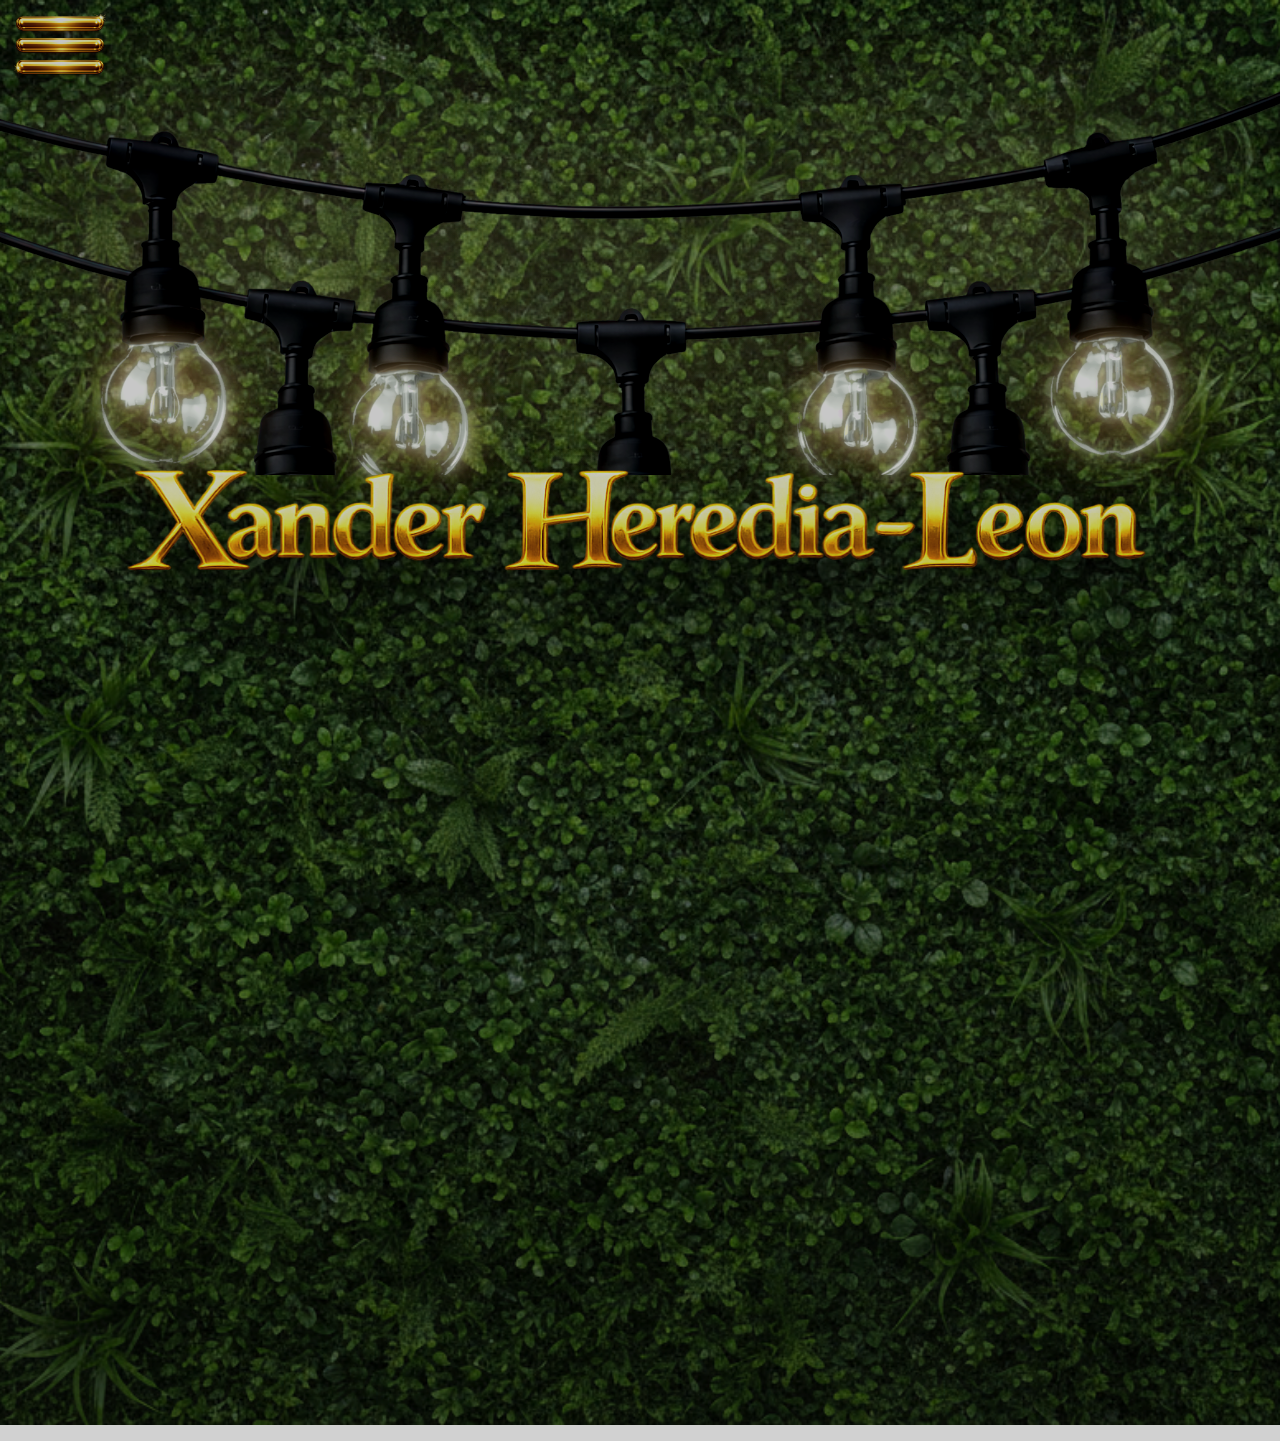
==== commit 957866d5: "Adjust opacity and glow parameters in animation" ====
--- a/index.html
+++ b/index.html
@@ -88,15 +88,15 @@
       }
 
       function setNextTarget(now) {
-        targetOpacity = randomBetween(0.62, 0.98);
-
-        if (Math.random() > 0.72) {
-          pulseBoost = randomBetween(0.035, 0.085);
+        targetOpacity = randomBetween(0.62, 0.99);
+
+        if (Math.random() > 0.68) {
+          pulseBoost = randomBetween(0.04, 0.10);
         } else {
           pulseBoost = 0;
         }
 
-        nextTargetAt = now + randomBetween(22, 70);
+        nextTargetAt = now + randomBetween(18, 58);
       }
 
       function animate(now) {
@@ -104,13 +104,13 @@
           setNextTarget(now);
         }
 
-        currentOpacity += (targetOpacity - currentOpacity) * 0.22;
-
-        const flickerA = Math.sin(now * 0.045) * 0.040;
-        const flickerB = Math.sin(now * 0.094 + 1.3) * 0.028;
-        const flickerC = Math.sin(now * 0.163 + 0.8) * 0.016;
-        const flickerD = Math.sin(now * 0.230 + 2.2) * 0.010;
-        const shimmer = (Math.random() - 0.5) * 0.020;
+        currentOpacity += (targetOpacity - currentOpacity) * 0.24;
+
+        const flickerA = Math.sin(now * 0.048) * 0.042;
+        const flickerB = Math.sin(now * 0.101 + 1.3) * 0.030;
+        const flickerC = Math.sin(now * 0.170 + 0.8) * 0.018;
+        const flickerD = Math.sin(now * 0.244 + 2.2) * 0.012;
+        const shimmer = (Math.random() - 0.5) * 0.018;
 
         let opacity =
           currentOpacity +
@@ -129,9 +129,9 @@
         const nearGlow = 4 + warmPower * 5;
         const midGlow = 10 + warmPower * 12;
         const farGlow = 18 + warmPower * 18;
-        const brightness = 1.04 + warmPower * 0.22;
-        const saturation = 1.06 + warmPower * 0.20;
-        const blur = 1.6 + warmPower * 1.2;
+        const brightness = 1.05 + warmPower * 0.24;
+        const saturation = 1.08 + warmPower * 0.20;
+        const blur = 1.6 + warmPower * 1.3;
         const sway = Math.sin(now * 0.003) * (0.25 + warmPower * 0.6);
 
         mask.style.opacity = opacity.toFixed(3);
@@ -141,45 +141,56 @@
           "saturate(" + saturation.toFixed(3) + ") " +
           "blur(" + blur.toFixed(2) + "px) " +
           "drop-shadow(0 0 " + nearGlow.toFixed(2) + "px rgba(255, 248, 224, 0.96)) " +
-          "drop-shadow(0 0 " + midGlow.toFixed(2) + "px rgba(255, 212, 126, 0.60)) " +
-          "drop-shadow(0 0 " + farGlow.toFixed(2) + "px rgba(255, 166, 70, 0.34))";
-
-        const wallGlowA = 0.05 + warmPower * 0.12;
-        const wallGlowB = 0.04 + warmPower * 0.10;
-        const wallGlowC = 0.03 + warmPower * 0.08;
-        const wallScale = 1 + warmPower * 0.018;
-        const wallShiftY = warmPower * 4;
+          "drop-shadow(0 0 " + midGlow.toFixed(2) + "px rgba(255, 212, 126, 0.64)) " +
+          "drop-shadow(0 0 " + farGlow.toFixed(2) + "px rgba(255, 166, 70, 0.38))";
+
+        const wallGlow1 = 0.06 + warmPower * 0.16;
+        const wallGlow2 = 0.05 + warmPower * 0.14;
+        const wallGlow3 = 0.04 + warmPower * 0.12;
+        const beamGlow = 0.015 + warmPower * 0.055;
+        const wallScale = 1 + warmPower * 0.02;
+        const wallShiftY = 6 + warmPower * 12;
 
         document.body.style.setProperty(
           "--wall-light",
-          "radial-gradient(circle at 18% 6%, rgba(255, 216, 140, " + wallGlowA.toFixed(3) + "), transparent 16%)," +
-          "radial-gradient(circle at 32% 8%, rgba(255, 216, 140, " + wallGlowB.toFixed(3) + "), transparent 18%)," +
-          "radial-gradient(circle at 48% 7%, rgba(255, 216, 140, " + wallGlowA.toFixed(3) + "), transparent 17%)," +
-          "radial-gradient(circle at 64% 8%, rgba(255, 216, 140, " + wallGlowB.toFixed(3) + "), transparent 18%)," +
-          "radial-gradient(circle at 80% 6%, rgba(255, 216, 140, " + wallGlowC.toFixed(3) + "), transparent 16%)"
-        );
-
-        const bodyAfter = getComputedStyle(document.body, "::after");
-        if (bodyAfter) {
-          document.body.style.setProperty("--wall-scale", wallScale.toFixed(3));
-          document.body.style.setProperty("--wall-shift-y", wallShiftY.toFixed(2) + "px");
-        }
-
-        const afterStyle = document.documentElement.style;
-        afterStyle.setProperty("--light-opacity", (0.72 + warmPower * 0.28).toFixed(3));
-
-        const wallLayer = document.body;
-        wallLayer.style.setProperty("--flicker-shadow-opacity", (0.16 + warmPower * 0.22).toFixed(3));
+          "radial-gradient(ellipse at 12% 15%, rgba(255, 220, 150, " + wallGlow1.toFixed(3) + "), transparent 16%)," +
+          "radial-gradient(ellipse at 24% 18%, rgba(255, 220, 150, " + wallGlow2.toFixed(3) + "), transparent 18%)," +
+          "radial-gradient(ellipse at 36% 16%, rgba(255, 220, 150, " + wallGlow1.toFixed(3) + "), transparent 17%)," +
+          "radial-gradient(ellipse at 50% 20%, rgba(255, 220, 150, " + wallGlow2.toFixed(3) + "), transparent 19%)," +
+          "radial-gradient(ellipse at 64% 17%, rgba(255, 220, 150, " + wallGlow2.toFixed(3) + "), transparent 18%)," +
+          "radial-gradient(ellipse at 78% 15%, rgba(255, 220, 150, " + wallGlow1.toFixed(3) + "), transparent 17%)," +
+          "radial-gradient(ellipse at 90% 18%, rgba(255, 220, 150, " + wallGlow3.toFixed(3) + "), transparent 16%)," +
+          "linear-gradient(to bottom," +
+            "rgba(0,0,0,0.00) 0%," +
+            "rgba(255,210,130," + (beamGlow * 0.65).toFixed(3) + ") 14%," +
+            "rgba(255,200,110," + beamGlow.toFixed(3) + ") 26%," +
+            "rgba(255,175,80," + (beamGlow * 0.72).toFixed(3) + ") 40%," +
+            "rgba(0,0,0,0.00) 62%)"
+        );
+
+        document.documentElement.style.setProperty(
+          "--light-opacity",
+          (0.76 + warmPower * 0.24).toFixed(3)
+        );
+
+        document.body.style.setProperty(
+          "--wall-scale",
+          wallScale.toFixed(3)
+        );
+
+        document.body.style.setProperty(
+          "--wall-shift-y",
+          wallShiftY.toFixed(2) + "px"
+        );
 
         if (nameTag) {
-          const shadowY = 12 + warmPower * 24;
-          const shadowBlur = 18 + warmPower * 34;
+          const shadowY = 14 + warmPower * 22;
+          const shadowBlur = 20 + warmPower * 34;
           const shadowSpread = 2 + warmPower * 10;
-          const shadowAlpha = 0.18 + warmPower * 0.30;
+          const shadowAlpha = 0.20 + warmPower * 0.28;
           const warmBounce = 0.02 + warmPower * 0.08;
-          const tagLift = Math.sin(now * 0.01) * (0.3 + warmPower * 0.5);
-
-          nameTag.style.transform = "translateY(" + tagLift.toFixed(2) + "px)";
+
+          nameTag.style.transform = "translateY(0px)";
           nameTag.style.filter =
             "drop-shadow(0 " + shadowY.toFixed(2) + "px " +
             shadowBlur.toFixed(2) + "px rgba(0, 0, 0, " +
@@ -215,11 +226,21 @@
         body::after {
           opacity: var(--light-opacity, 0.82);
           background: var(--wall-light,
-            radial-gradient(circle at 18% 6%, rgba(255, 216, 140, 0.10), transparent 16%),
-            radial-gradient(circle at 32% 8%, rgba(255, 216, 140, 0.08), transparent 18%),
-            radial-gradient(circle at 48% 7%, rgba(255, 216, 140, 0.09), transparent 17%),
-            radial-gradient(circle at 64% 8%, rgba(255, 216, 140, 0.08), transparent 18%),
-            radial-gradient(circle at 80% 6%, rgba(255, 216, 140, 0.10), transparent 16%)
+            radial-gradient(ellipse at 12% 15%, rgba(255, 220, 150, 0.10), transparent 16%),
+            radial-gradient(ellipse at 24% 18%, rgba(255, 220, 150, 0.09), transparent 18%),
+            radial-gradient(ellipse at 36% 16%, rgba(255, 220, 150, 0.11), transparent 17%),
+            radial-gradient(ellipse at 50% 20%, rgba(255, 220, 150, 0.10), transparent 19%),
+            radial-gradient(ellipse at 64% 17%, rgba(255, 220, 150, 0.09), transparent 18%),
+            radial-gradient(ellipse at 78% 15%, rgba(255, 220, 150, 0.11), transparent 17%),
+            radial-gradient(ellipse at 90% 18%, rgba(255, 220, 150, 0.10), transparent 16%),
+            linear-gradient(
+              to bottom,
+              rgba(0, 0, 0, 0.00) 0%,
+              rgba(255, 210, 130, 0.025) 16%,
+              rgba(255, 200, 110, 0.04) 28%,
+              rgba(255, 175, 80, 0.025) 42%,
+              rgba(0, 0, 0, 0.00) 62%
+            )
           );
           transform: translateY(var(--wall-shift-y, 0px)) scale(var(--wall-scale, 1));
         }
@@ -240,4 +261,3 @@
 
 </body>
 </html>
-</html>
--- a/assets/css/style.css
+++ b/assets/css/style.css
@@ -12,24 +12,22 @@
   position: relative;
   overflow-x: hidden;
   background:
-    linear-gradient(rgba(0, 0, 0, 0.12), rgba(0, 0, 0, 0.12)),
+    linear-gradient(rgba(0, 0, 0, 0.18), rgba(0, 0, 0, 0.18)),
     url("../images/background/grass-wall.png") center / cover no-repeat;
-  filter: contrast(1.12) saturate(0.92) brightness(0.88);
+  filter: contrast(1.18) saturate(0.90) brightness(0.78);
 }
 
-/* darker cinematic overlay so light glow stands out more */
 body::before {
   content: "";
   position: fixed;
   inset: 0;
   background:
-    radial-gradient(circle at 50% 10%, rgba(255, 210, 120, 0.05), transparent 28%),
-    rgba(0, 0, 0, 0.40);
+    linear-gradient(to bottom, rgba(0, 0, 0, 0.20), rgba(0, 0, 0, 0.46)),
+    radial-gradient(circle at 50% 18%, rgba(255, 213, 140, 0.03), transparent 24%);
   pointer-events: none;
   z-index: 0;
 }
 
-/* moving light wash / wall shadow layer */
 body::after {
   content: "";
   position: fixed;
@@ -38,18 +36,27 @@
   z-index: 1;
   opacity: 1;
   background:
-    radial-gradient(circle at 18% 6%, rgba(255, 216, 140, 0.10), transparent 16%),
-    radial-gradient(circle at 32% 8%, rgba(255, 216, 140, 0.08), transparent 18%),
-    radial-gradient(circle at 48% 7%, rgba(255, 216, 140, 0.09), transparent 17%),
-    radial-gradient(circle at 64% 8%, rgba(255, 216, 140, 0.08), transparent 18%),
-    radial-gradient(circle at 80% 6%, rgba(255, 216, 140, 0.10), transparent 16%);
+    radial-gradient(ellipse at 12% 15%, rgba(255, 220, 150, 0.10), transparent 16%),
+    radial-gradient(ellipse at 24% 18%, rgba(255, 220, 150, 0.09), transparent 18%),
+    radial-gradient(ellipse at 36% 16%, rgba(255, 220, 150, 0.11), transparent 17%),
+    radial-gradient(ellipse at 50% 20%, rgba(255, 220, 150, 0.10), transparent 19%),
+    radial-gradient(ellipse at 64% 17%, rgba(255, 220, 150, 0.09), transparent 18%),
+    radial-gradient(ellipse at 78% 15%, rgba(255, 220, 150, 0.11), transparent 17%),
+    radial-gradient(ellipse at 90% 18%, rgba(255, 220, 150, 0.10), transparent 16%),
+    linear-gradient(
+      to bottom,
+      rgba(0, 0, 0, 0.00) 0%,
+      rgba(255, 210, 130, 0.025) 16%,
+      rgba(255, 200, 110, 0.04) 28%,
+      rgba(255, 175, 80, 0.025) 42%,
+      rgba(0, 0, 0, 0.00) 62%
+    );
   mix-blend-mode: screen;
   transform-origin: top center;
   will-change: opacity, filter, transform, background;
-  filter: blur(18px);
+  filter: blur(26px);
 }
 
-/* Main page content */
 .home-page {
   position: relative;
   z-index: 3;
@@ -58,7 +65,6 @@
   min-height: 100svh;
 }
 
-/* Menu button */
 .menu-button {
   position: fixed;
   top: 14px;
@@ -82,7 +88,6 @@
   transform: scale(0.96);
 }
 
-/* Tablet */
 @media (max-width: 900px) {
   .menu-button {
     top: 10px;
@@ -91,7 +96,6 @@
   }
 }
 
-/* Phone */
 @media (max-width: 600px) {
   .menu-button {
     top: 8px;
@@ -100,16 +104,10 @@
   }
 
   body {
-    filter: contrast(1.08) saturate(0.90) brightness(0.90);
-  }
-
-  body::before {
-    background:
-      radial-gradient(circle at 50% 10%, rgba(255, 210, 120, 0.04), transparent 26%),
-      rgba(0, 0, 0, 0.32);
+    filter: contrast(1.12) saturate(0.88) brightness(0.82);
   }
 
   body::after {
-    filter: blur(14px);
+    filter: blur(18px);
   }
 }
--- a/assets/css/string-lights.css
+++ b/assets/css/string-lights.css
@@ -37,7 +37,7 @@
   will-change: opacity, filter, transform;
   opacity: 0.9;
   transform-origin: top center;
-  filter: brightness(1.7) sepia(1.8) saturate(2.8) hue-rotate(-28deg) blur(2px);
+  filter: brightness(1.8) sepia(1.8) saturate(3) hue-rotate(-28deg) blur(2px);
 }
 
 .below-lights {
@@ -84,7 +84,7 @@
   max-width: 1200px;
   height: auto;
   user-select: none;
-  will-change: filter, transform;
+  will-change: filter;
 }
 
 .home-page {
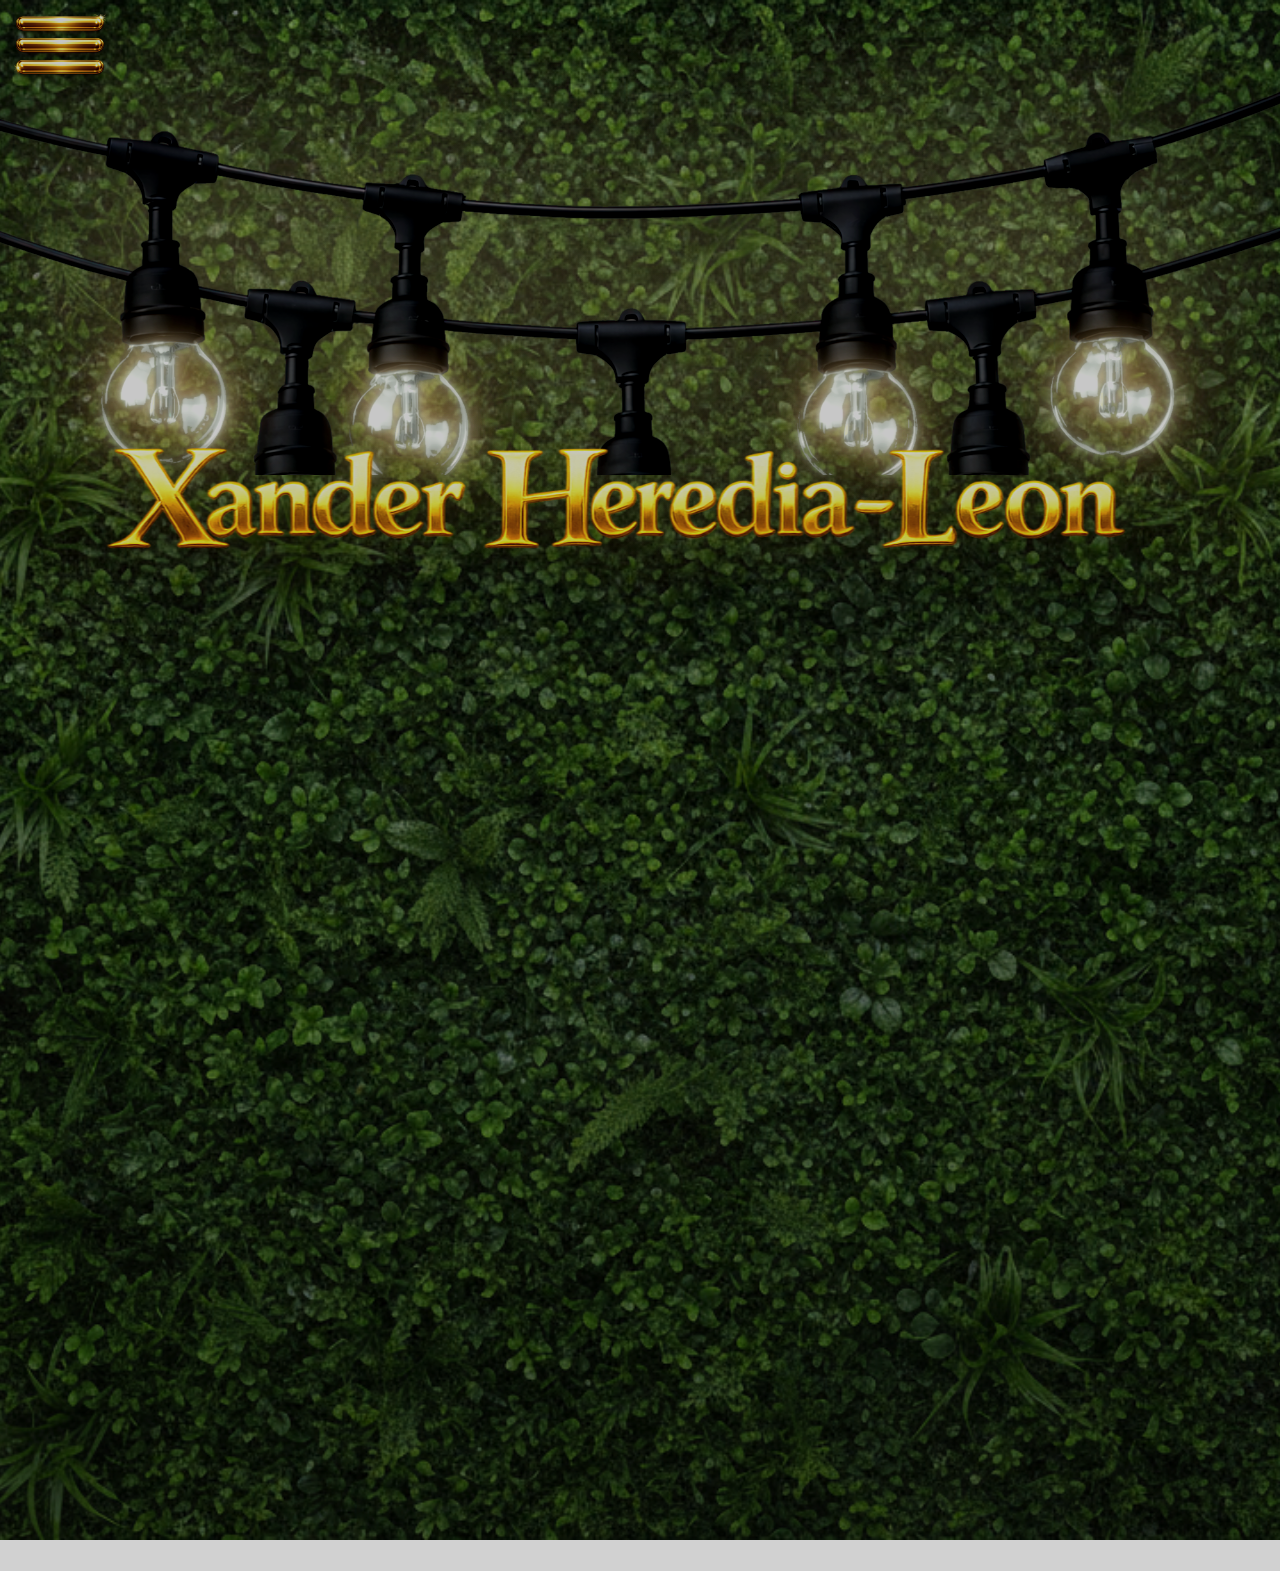
==== commit 3c784d16: "Refactor name tag shell and remove unused code" ====
--- a/index.html
+++ b/index.html
@@ -24,16 +24,16 @@
         class="string-light-mask"
         id="stringLightMask"
       />
-    </div>
-
-    <div class="below-lights">
-      <div class="name-tag-shell" id="nameTagShell">
-        <img
-          src="assets/images/background/name-tag.png"
-          alt="Xander Heredia-Leon"
-          class="name-tag"
-          id="nameTag"
-        />
+
+      <div class="below-lights">
+        <div class="name-tag-shell" id="nameTagShell">
+          <img
+            src="assets/images/background/name-tag.png"
+            alt="Xander Heredia-Leon"
+            class="name-tag"
+            id="nameTag"
+          />
+        </div>
       </div>
     </div>
   </div>
@@ -54,7 +54,6 @@
       const menuButton = document.getElementById("menuButton");
       const mask = document.getElementById("stringLightMask");
       const nameTag = document.getElementById("nameTag");
-      const nameTagShell = document.getElementById("nameTagShell");
 
       if (menuButton) {
         menuButton.addEventListener("click", function () {
@@ -200,20 +199,6 @@
             (shadowAlpha * 0.52).toFixed(3) + ")) " +
             "drop-shadow(0 0 " + (8 + warmPower * 12).toFixed(2) +
             "px rgba(255, 216, 138, " + warmBounce.toFixed(3) + "))";
-        }
-
-        if (nameTagShell) {
-          const shellShadowOpacity = 0.34 + warmPower * 0.26;
-          const shellBlur = 14 + warmPower * 18;
-          const shellScaleX = 1 + warmPower * 0.05;
-          const shellScaleY = 1 + warmPower * 0.16;
-
-          nameTagShell.style.filter =
-            "drop-shadow(0 22px " + shellBlur.toFixed(2) + "px rgba(0, 0, 0, " +
-            shellShadowOpacity.toFixed(3) + "))";
-
-          nameTagShell.style.setProperty("--shell-scale-x", shellScaleX.toFixed(3));
-          nameTagShell.style.setProperty("--shell-scale-y", shellScaleY.toFixed(3));
         }
 
         pulseBoost *= 0.9;
@@ -244,13 +229,6 @@
           );
           transform: translateY(var(--wall-shift-y, 0px)) scale(var(--wall-scale, 1));
         }
-
-        .name-tag-shell::after {
-          transform:
-            translateX(-50%)
-            scaleX(var(--shell-scale-x, 1))
-            scaleY(var(--shell-scale-y, 1));
-        }
       `;
       document.head.appendChild(style);
 
@@ -261,3 +239,4 @@
 
 </body>
 </html>
+</html>
--- a/assets/css/string-lights.css
+++ b/assets/css/string-lights.css
@@ -41,40 +41,42 @@
 }
 
 .below-lights {
-  position: relative;
-  width: 100%;
+  position: absolute;
+  left: 50%;
+  top: 100%;
+  transform: translateX(-50%);
+  width: min(96vw, 1300px);
   display: flex;
   justify-content: center;
   align-items: flex-start;
-  margin-top: -12px;
-  padding-inline: 20px;
+  margin-top: -34px;
   z-index: 7;
+  pointer-events: none;
 }
 
 .name-tag-shell {
   position: relative;
-  width: min(96vw, 1300px);
-  min-height: 240px;
+  width: 100%;
+  min-height: 0;
   display: flex;
   justify-content: center;
   align-items: flex-start;
-  will-change: transform, filter;
 }
 
 .name-tag-shell::after {
   content: "";
   position: absolute;
   left: 50%;
-  top: 88px;
+  top: 96px;
   width: min(88%, 1120px);
-  height: 150px;
+  height: 140px;
   transform: translateX(-50%);
   border-radius: 50%;
-  background: radial-gradient(ellipse at center, rgba(0, 0, 0, 0.28), transparent 72%);
-  filter: blur(16px);
-  opacity: 0.6;
+  background: radial-gradient(ellipse at center, rgba(0, 0, 0, 0.30), transparent 72%);
+  filter: blur(18px);
+  opacity: 0.72;
   z-index: 0;
-  will-change: transform, opacity, filter;
+  pointer-events: none;
 }
 
 .name-tag {
@@ -83,13 +85,14 @@
   width: min(96vw, 1200px);
   max-width: 1200px;
   height: auto;
+  display: block;
   user-select: none;
   will-change: filter;
 }
 
 .home-page {
   min-height: 100vh;
-  padding-top: 525px;
+  padding-top: 640px;
 }
 
 @media (max-width: 900px) {
@@ -97,8 +100,14 @@
     height: 400px;
   }
 
-  .name-tag-shell {
-    min-height: 210px;
+  .below-lights {
+    width: min(97vw, 1020px);
+    margin-top: -28px;
+  }
+
+  .name-tag-shell::after {
+    top: 82px;
+    height: 120px;
   }
 
   .name-tag {
@@ -106,7 +115,7 @@
   }
 
   .home-page {
-    padding-top: 450px;
+    padding-top: 555px;
   }
 }
 
@@ -116,17 +125,13 @@
   }
 
   .below-lights {
-    margin-top: -6px;
-    padding-inline: 10px;
-  }
-
-  .name-tag-shell {
-    min-height: 160px;
+    width: min(98vw, 860px);
+    margin-top: -18px;
   }
 
   .name-tag-shell::after {
-    top: 58px;
-    height: 100px;
+    top: 56px;
+    height: 96px;
     filter: blur(12px);
   }
 
@@ -135,6 +140,6 @@
   }
 
   .home-page {
-    padding-top: 355px;
+    padding-top: 435px;
   }
 }
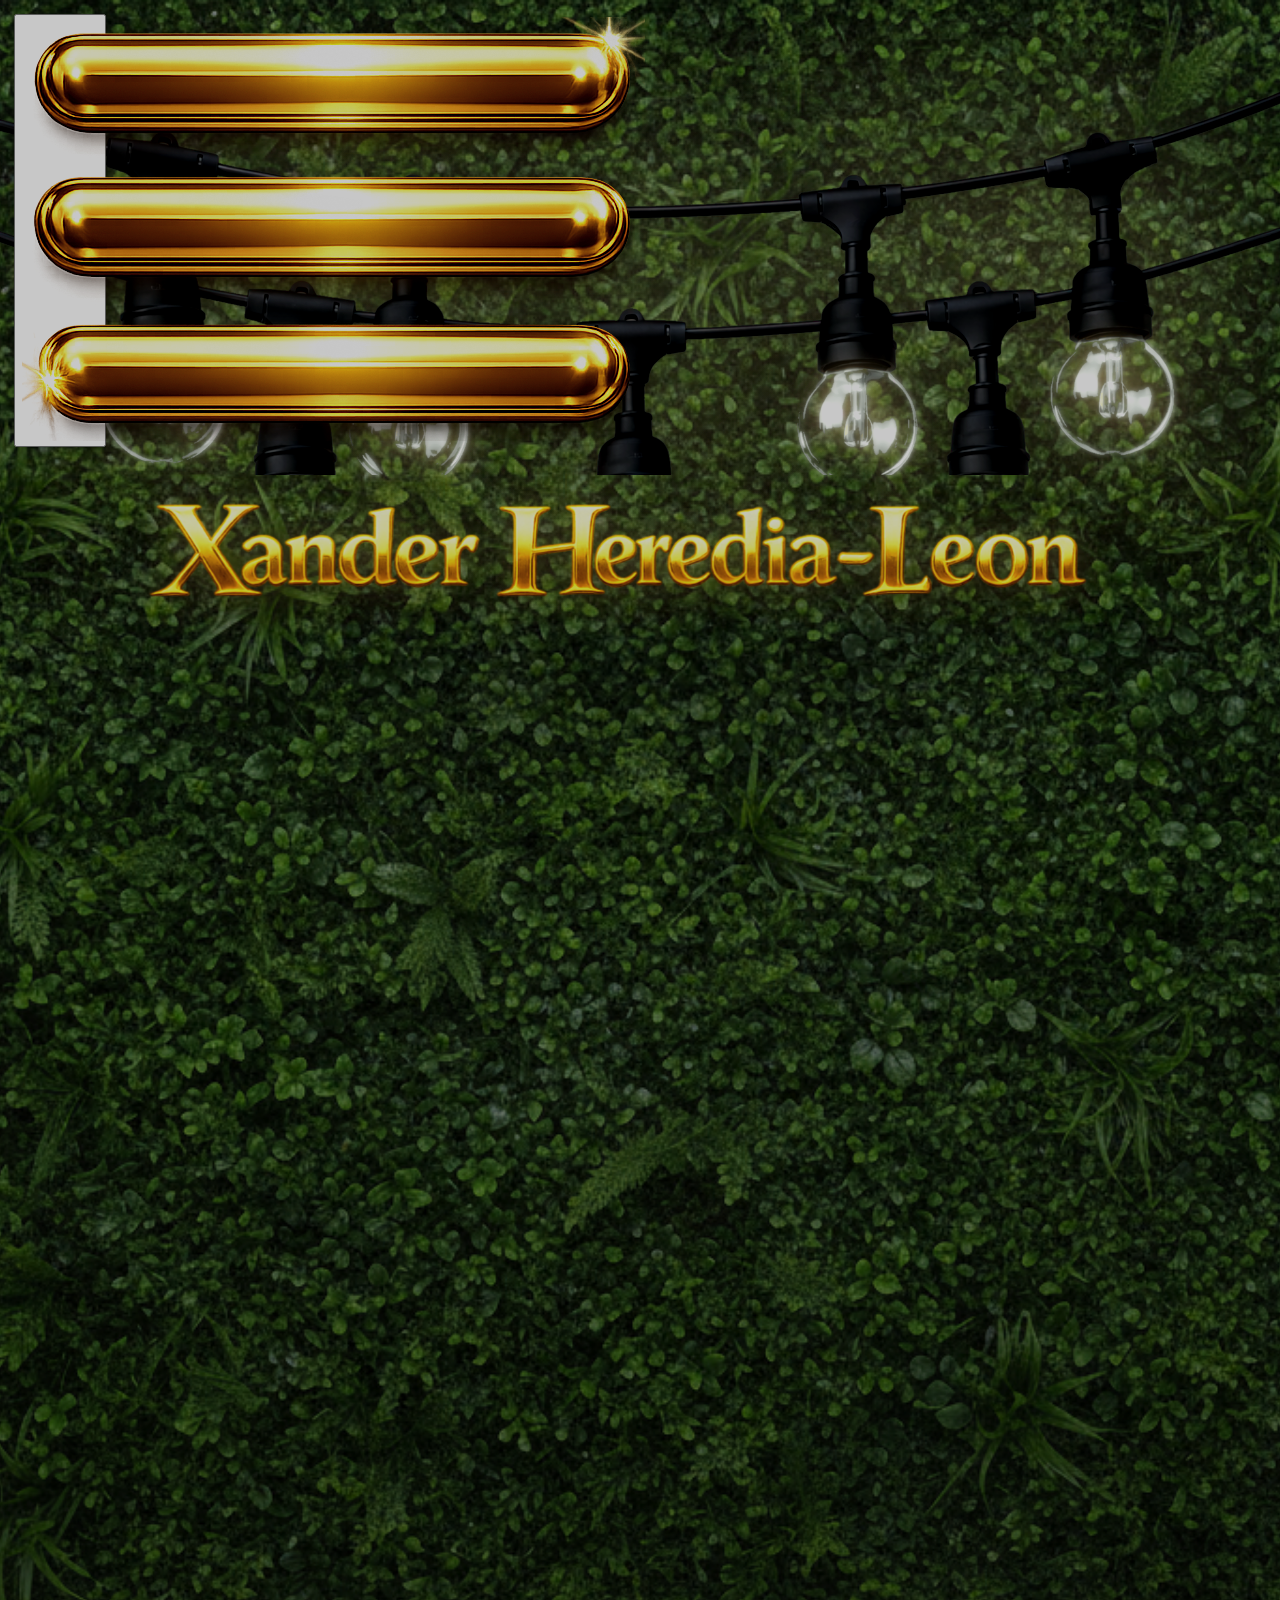
==== commit 60ab4db4: "Refactor menu button and improve light effects" ====
--- a/index.html
+++ b/index.html
@@ -10,8 +10,10 @@
 </head>
 <body>
 
+  <!-- STRING LIGHTS -->
   <div class="string-lights-wrap" aria-hidden="true">
     <div class="string-lights-stack">
+      
       <img
         src="assets/images/background/string-light-base.png"
         alt=""
@@ -25,8 +27,9 @@
         id="stringLightMask"
       />
 
+      <!-- NAME TAG -->
       <div class="below-lights">
-        <div class="name-tag-shell" id="nameTagShell">
+        <div class="name-tag-shell">
           <img
             src="assets/images/background/name-tag.png"
             alt="Xander Heredia-Leon"
@@ -35,48 +38,44 @@
           />
         </div>
       </div>
+
     </div>
   </div>
 
-  <img
-    src="assets/images/background/menu-button.png"
-    alt="Open menu"
-    class="menu-button"
-    id="menuButton"
-    role="button"
-    tabindex="0"
-  />
+  <!-- MENU BUTTON -->
+  <button class="menu-button" id="menuButton" aria-label="Open menu">
+    <img
+      src="assets/images/background/menu-button.png"
+      alt=""
+    />
+  </button>
 
-  <main class="home-page"></main>
+  <!-- MAIN CONTENT -->
+  <main class="home-page">
+    <!-- You’ll add sections here later -->
+  </main>
 
+  <!-- SCRIPT -->
   <script>
     document.addEventListener("DOMContentLoaded", function () {
       const menuButton = document.getElementById("menuButton");
       const mask = document.getElementById("stringLightMask");
       const nameTag = document.getElementById("nameTag");
 
+      /* MENU */
       if (menuButton) {
         menuButton.addEventListener("click", function () {
           console.log("Menu clicked");
         });
-
-        menuButton.addEventListener("keydown", function (event) {
-          if (event.key === "Enter" || event.key === " ") {
-            event.preventDefault();
-            menuButton.click();
-          }
-        });
       }
 
-      if (!mask) {
-        console.error("String light mask not found.");
-        return;
-      }
+      if (!mask) return;
 
       let currentOpacity = 0.76;
       let targetOpacity = 0.76;
       let nextTargetAt = 0;
       let pulseBoost = 0;
+      let lastTime = 0;
 
       function randomBetween(min, max) {
         return min + Math.random() * (max - min);
@@ -88,149 +87,65 @@
 
       function setNextTarget(now) {
         targetOpacity = randomBetween(0.62, 0.99);
-
-        if (Math.random() > 0.68) {
-          pulseBoost = randomBetween(0.04, 0.10);
-        } else {
-          pulseBoost = 0;
-        }
-
+        pulseBoost = Math.random() > 0.68 ? randomBetween(0.04, 0.10) : 0;
         nextTargetAt = now + randomBetween(18, 58);
       }
 
       function animate(now) {
+        /* PERFORMANCE THROTTLE */
+        if (now - lastTime < 16) {
+          requestAnimationFrame(animate);
+          return;
+        }
+        lastTime = now;
+
         if (now >= nextTargetAt) {
           setNextTarget(now);
         }
 
         currentOpacity += (targetOpacity - currentOpacity) * 0.24;
 
-        const flickerA = Math.sin(now * 0.048) * 0.042;
-        const flickerB = Math.sin(now * 0.101 + 1.3) * 0.030;
-        const flickerC = Math.sin(now * 0.170 + 0.8) * 0.018;
-        const flickerD = Math.sin(now * 0.244 + 2.2) * 0.012;
-        const shimmer = (Math.random() - 0.5) * 0.018;
+        const flicker =
+          Math.sin(now * 0.05) * 0.04 +
+          Math.sin(now * 0.1) * 0.03 +
+          (Math.random() - 0.5) * 0.02;
 
-        let opacity =
-          currentOpacity +
-          flickerA +
-          flickerB +
-          flickerC +
-          flickerD +
-          shimmer +
-          pulseBoost;
-
-        opacity = clamp(opacity, 0.56, 1.0);
+        let opacity = clamp(currentOpacity + flicker + pulseBoost, 0.56, 1);
 
         const glowPower = (opacity - 0.56) / 0.44;
         const warmPower = clamp(glowPower, 0, 1);
 
-        const nearGlow = 4 + warmPower * 5;
-        const midGlow = 10 + warmPower * 12;
-        const farGlow = 18 + warmPower * 18;
         const brightness = 1.05 + warmPower * 0.24;
-        const saturation = 1.08 + warmPower * 0.20;
-        const blur = 1.6 + warmPower * 1.3;
+        const blur = 1.6 + warmPower * 1.2;
         const sway = Math.sin(now * 0.003) * (0.25 + warmPower * 0.6);
 
         mask.style.opacity = opacity.toFixed(3);
-        mask.style.transform = "translateX(" + sway.toFixed(2) + "px)";
-        mask.style.filter =
-          "brightness(" + brightness.toFixed(3) + ") " +
-          "saturate(" + saturation.toFixed(3) + ") " +
-          "blur(" + blur.toFixed(2) + "px) " +
-          "drop-shadow(0 0 " + nearGlow.toFixed(2) + "px rgba(255, 248, 224, 0.96)) " +
-          "drop-shadow(0 0 " + midGlow.toFixed(2) + "px rgba(255, 212, 126, 0.64)) " +
-          "drop-shadow(0 0 " + farGlow.toFixed(2) + "px rgba(255, 166, 70, 0.38))";
+        mask.style.transform = `translateX(${sway.toFixed(2)}px)`;
+        mask.style.filter = `
+          brightness(${brightness.toFixed(3)})
+          blur(${blur.toFixed(2)}px)
+          drop-shadow(0 0 ${8 + warmPower * 10}px rgba(255, 220, 150, 0.8))
+        `;
 
-        const wallGlow1 = 0.06 + warmPower * 0.16;
-        const wallGlow2 = 0.05 + warmPower * 0.14;
-        const wallGlow3 = 0.04 + warmPower * 0.12;
-        const beamGlow = 0.015 + warmPower * 0.055;
-        const wallScale = 1 + warmPower * 0.02;
-        const wallShiftY = 6 + warmPower * 12;
+        /* FLOATING NAME EFFECT */
+        if (nameTag) {
+          const floatY = Math.sin(now * 0.002) * 3;
 
-        document.body.style.setProperty(
-          "--wall-light",
-          "radial-gradient(ellipse at 12% 15%, rgba(255, 220, 150, " + wallGlow1.toFixed(3) + "), transparent 16%)," +
-          "radial-gradient(ellipse at 24% 18%, rgba(255, 220, 150, " + wallGlow2.toFixed(3) + "), transparent 18%)," +
-          "radial-gradient(ellipse at 36% 16%, rgba(255, 220, 150, " + wallGlow1.toFixed(3) + "), transparent 17%)," +
-          "radial-gradient(ellipse at 50% 20%, rgba(255, 220, 150, " + wallGlow2.toFixed(3) + "), transparent 19%)," +
-          "radial-gradient(ellipse at 64% 17%, rgba(255, 220, 150, " + wallGlow2.toFixed(3) + "), transparent 18%)," +
-          "radial-gradient(ellipse at 78% 15%, rgba(255, 220, 150, " + wallGlow1.toFixed(3) + "), transparent 17%)," +
-          "radial-gradient(ellipse at 90% 18%, rgba(255, 220, 150, " + wallGlow3.toFixed(3) + "), transparent 16%)," +
-          "linear-gradient(to bottom," +
-            "rgba(0,0,0,0.00) 0%," +
-            "rgba(255,210,130," + (beamGlow * 0.65).toFixed(3) + ") 14%," +
-            "rgba(255,200,110," + beamGlow.toFixed(3) + ") 26%," +
-            "rgba(255,175,80," + (beamGlow * 0.72).toFixed(3) + ") 40%," +
-            "rgba(0,0,0,0.00) 62%)"
-        );
+          nameTag.style.transform = `
+            translateY(${floatY.toFixed(2)}px)
+            scale(0.92)
+          `;
 
-        document.documentElement.style.setProperty(
-          "--light-opacity",
-          (0.76 + warmPower * 0.24).toFixed(3)
-        );
-
-        document.body.style.setProperty(
-          "--wall-scale",
-          wallScale.toFixed(3)
-        );
-
-        document.body.style.setProperty(
-          "--wall-shift-y",
-          wallShiftY.toFixed(2) + "px"
-        );
-
-        if (nameTag) {
-          const shadowY = 14 + warmPower * 22;
-          const shadowBlur = 20 + warmPower * 34;
-          const shadowSpread = 2 + warmPower * 10;
-          const shadowAlpha = 0.20 + warmPower * 0.28;
-          const warmBounce = 0.02 + warmPower * 0.08;
-
-          nameTag.style.transform = "translateY(0px)";
-          nameTag.style.filter =
-            "drop-shadow(0 " + shadowY.toFixed(2) + "px " +
-            shadowBlur.toFixed(2) + "px rgba(0, 0, 0, " +
-            shadowAlpha.toFixed(3) + ")) " +
-            "drop-shadow(0 " + (shadowY + shadowSpread).toFixed(2) + "px " +
-            (shadowBlur + 8).toFixed(2) + "px rgba(0, 0, 0, " +
-            (shadowAlpha * 0.52).toFixed(3) + ")) " +
-            "drop-shadow(0 0 " + (8 + warmPower * 12).toFixed(2) +
-            "px rgba(255, 216, 138, " + warmBounce.toFixed(3) + "))";
+          nameTag.style.filter = `
+            drop-shadow(0 18px 30px rgba(0,0,0,0.35))
+            drop-shadow(0 0 ${10 + warmPower * 10}px rgba(255,210,130,0.3))
+          `;
         }
 
         pulseBoost *= 0.9;
 
         requestAnimationFrame(animate);
       }
-
-      const style = document.createElement("style");
-      style.innerHTML = `
-        body::after {
-          opacity: var(--light-opacity, 0.82);
-          background: var(--wall-light,
-            radial-gradient(ellipse at 12% 15%, rgba(255, 220, 150, 0.10), transparent 16%),
-            radial-gradient(ellipse at 24% 18%, rgba(255, 220, 150, 0.09), transparent 18%),
-            radial-gradient(ellipse at 36% 16%, rgba(255, 220, 150, 0.11), transparent 17%),
-            radial-gradient(ellipse at 50% 20%, rgba(255, 220, 150, 0.10), transparent 19%),
-            radial-gradient(ellipse at 64% 17%, rgba(255, 220, 150, 0.09), transparent 18%),
-            radial-gradient(ellipse at 78% 15%, rgba(255, 220, 150, 0.11), transparent 17%),
-            radial-gradient(ellipse at 90% 18%, rgba(255, 220, 150, 0.10), transparent 16%),
-            linear-gradient(
-              to bottom,
-              rgba(0, 0, 0, 0.00) 0%,
-              rgba(255, 210, 130, 0.025) 16%,
-              rgba(255, 200, 110, 0.04) 28%,
-              rgba(255, 175, 80, 0.025) 42%,
-              rgba(0, 0, 0, 0.00) 62%
-            )
-          );
-          transform: translateY(var(--wall-shift-y, 0px)) scale(var(--wall-scale, 1));
-        }
-      `;
-      document.head.appendChild(style);
 
       setNextTarget(performance.now());
       requestAnimationFrame(animate);
@@ -239,4 +154,3 @@
 
 </body>
 </html>
-</html>
--- a/assets/css/string-lights.css
+++ b/assets/css/string-lights.css
@@ -40,6 +40,7 @@
   filter: brightness(1.8) sepia(1.8) saturate(3) hue-rotate(-28deg) blur(2px);
 }
 
+/* 🔥 FIXED SPACING */
 .below-lights {
   position: absolute;
   left: 50%;
@@ -49,7 +50,7 @@
   display: flex;
   justify-content: center;
   align-items: flex-start;
-  margin-top: -34px;
+  margin-top: 20px; /* FIXED */
   z-index: 7;
   pointer-events: none;
 }
@@ -57,28 +58,29 @@
 .name-tag-shell {
   position: relative;
   width: 100%;
-  min-height: 0;
   display: flex;
   justify-content: center;
   align-items: flex-start;
 }
 
+/* 🔥 STRONGER SHADOW FOR DEPTH */
 .name-tag-shell::after {
   content: "";
   position: absolute;
   left: 50%;
-  top: 96px;
+  top: 110px;
   width: min(88%, 1120px);
-  height: 140px;
+  height: 160px;
   transform: translateX(-50%);
   border-radius: 50%;
-  background: radial-gradient(ellipse at center, rgba(0, 0, 0, 0.30), transparent 72%);
-  filter: blur(18px);
-  opacity: 0.72;
+  background: radial-gradient(ellipse at center, rgba(0, 0, 0, 0.35), transparent 72%);
+  filter: blur(22px);
+  opacity: 0.9;
   z-index: 0;
   pointer-events: none;
 }
 
+/* 🔥 REDUCED SCALE FOR BETTER HIERARCHY */
 .name-tag {
   position: relative;
   z-index: 1;
@@ -87,13 +89,17 @@
   height: auto;
   display: block;
   user-select: none;
-  will-change: filter;
+  will-change: transform, filter;
+  transform: scale(0.92);
 }
 
+/* 🔥 MORE BREATHING ROOM */
 .home-page {
   min-height: 100vh;
-  padding-top: 640px;
+  padding-top: 720px;
 }
+
+/* ---------------- RESPONSIVE ---------------- */
 
 @media (max-width: 900px) {
   .string-lights-stack {
@@ -102,12 +108,12 @@
 
   .below-lights {
     width: min(97vw, 1020px);
-    margin-top: -28px;
+    margin-top: 16px;
   }
 
   .name-tag-shell::after {
-    top: 82px;
-    height: 120px;
+    top: 90px;
+    height: 130px;
   }
 
   .name-tag {
@@ -115,7 +121,7 @@
   }
 
   .home-page {
-    padding-top: 555px;
+    padding-top: 620px;
   }
 }
 
@@ -126,13 +132,13 @@
 
   .below-lights {
     width: min(98vw, 860px);
-    margin-top: -18px;
+    margin-top: 12px;
   }
 
   .name-tag-shell::after {
-    top: 56px;
-    height: 96px;
-    filter: blur(12px);
+    top: 60px;
+    height: 100px;
+    filter: blur(14px);
   }
 
   .name-tag {
@@ -140,6 +146,6 @@
   }
 
   .home-page {
-    padding-top: 435px;
+    padding-top: 500px;
   }
 }
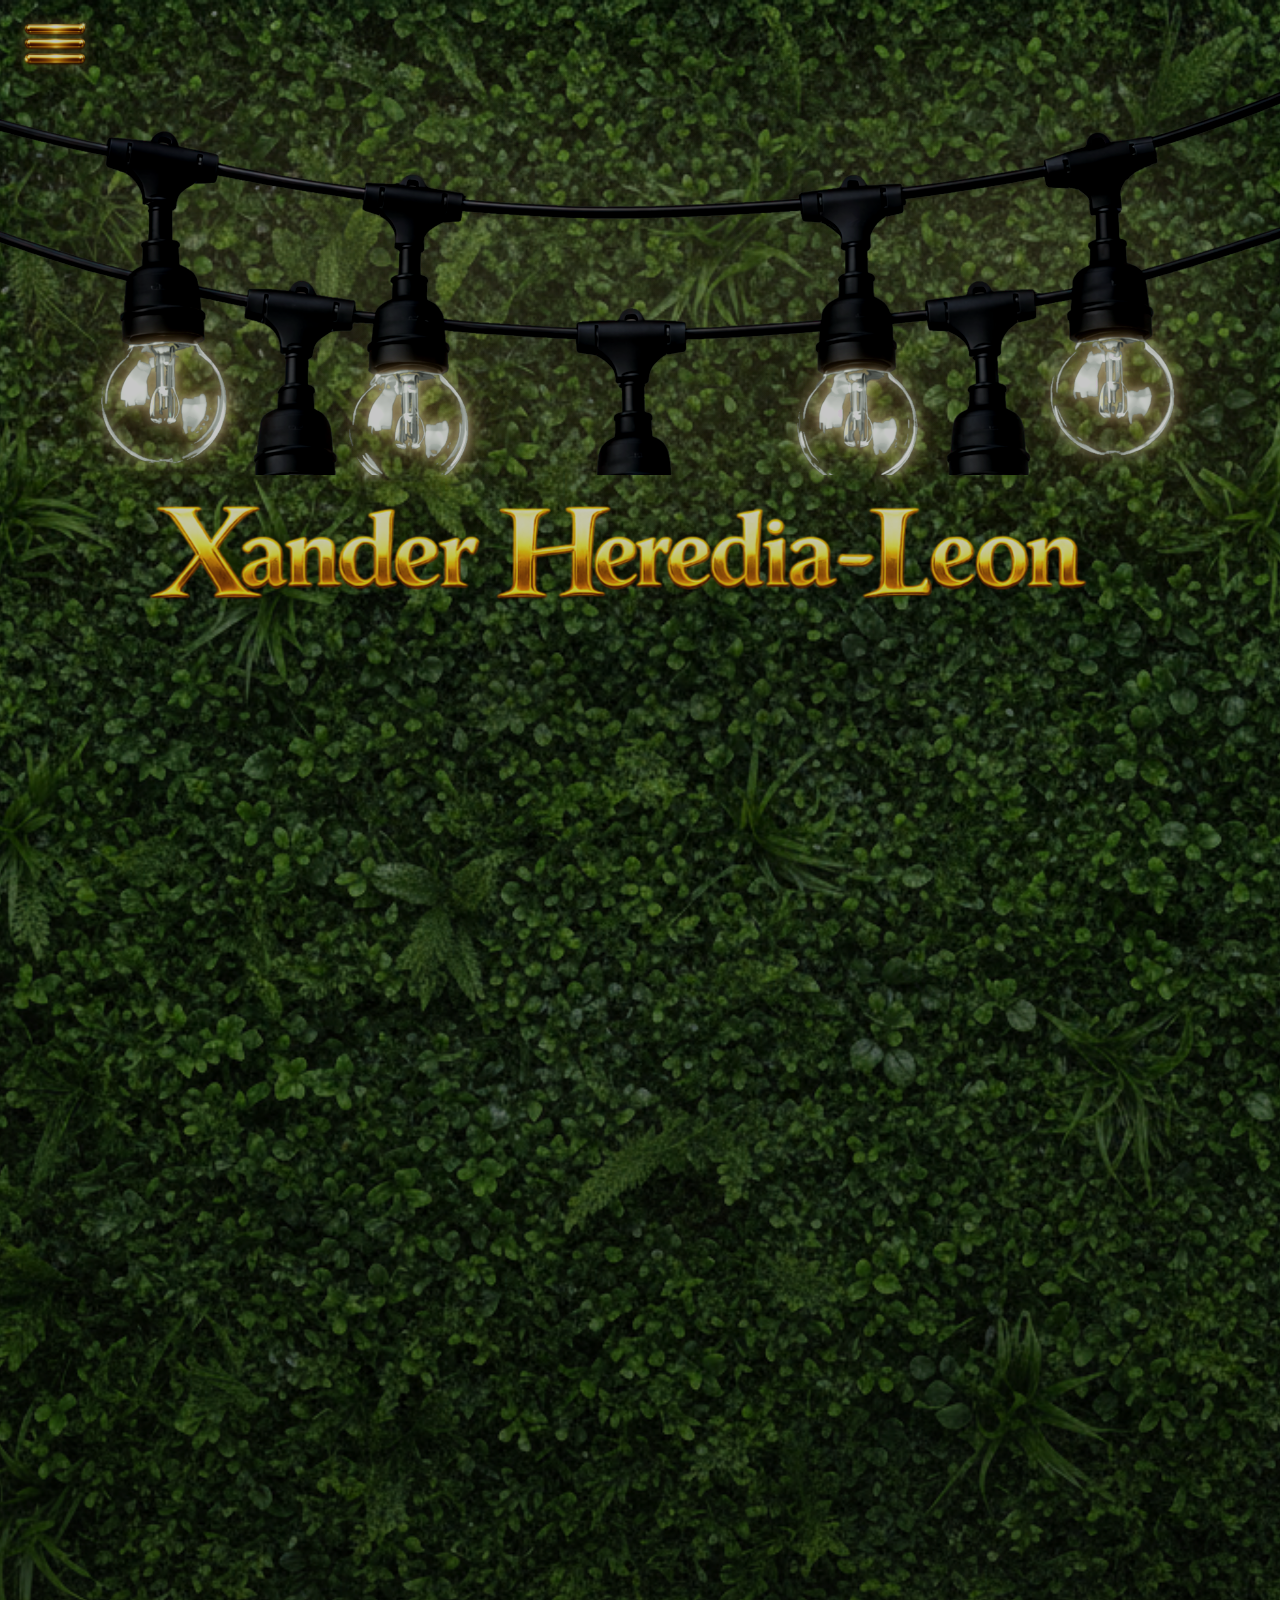
==== commit 6a910622: "Move inline animation logic to external JS file and load it from index.html" ====
--- a/index.html
+++ b/index.html
@@ -55,102 +55,6 @@
     <!-- You’ll add sections here later -->
   </main>
 
-  <!-- SCRIPT -->
-  <script>
-    document.addEventListener("DOMContentLoaded", function () {
-      const menuButton = document.getElementById("menuButton");
-      const mask = document.getElementById("stringLightMask");
-      const nameTag = document.getElementById("nameTag");
-
-      /* MENU */
-      if (menuButton) {
-        menuButton.addEventListener("click", function () {
-          console.log("Menu clicked");
-        });
-      }
-
-      if (!mask) return;
-
-      let currentOpacity = 0.76;
-      let targetOpacity = 0.76;
-      let nextTargetAt = 0;
-      let pulseBoost = 0;
-      let lastTime = 0;
-
-      function randomBetween(min, max) {
-        return min + Math.random() * (max - min);
-      }
-
-      function clamp(value, min, max) {
-        return Math.max(min, Math.min(max, value));
-      }
-
-      function setNextTarget(now) {
-        targetOpacity = randomBetween(0.62, 0.99);
-        pulseBoost = Math.random() > 0.68 ? randomBetween(0.04, 0.10) : 0;
-        nextTargetAt = now + randomBetween(18, 58);
-      }
-
-      function animate(now) {
-        /* PERFORMANCE THROTTLE */
-        if (now - lastTime < 16) {
-          requestAnimationFrame(animate);
-          return;
-        }
-        lastTime = now;
-
-        if (now >= nextTargetAt) {
-          setNextTarget(now);
-        }
-
-        currentOpacity += (targetOpacity - currentOpacity) * 0.24;
-
-        const flicker =
-          Math.sin(now * 0.05) * 0.04 +
-          Math.sin(now * 0.1) * 0.03 +
-          (Math.random() - 0.5) * 0.02;
-
-        let opacity = clamp(currentOpacity + flicker + pulseBoost, 0.56, 1);
-
-        const glowPower = (opacity - 0.56) / 0.44;
-        const warmPower = clamp(glowPower, 0, 1);
-
-        const brightness = 1.05 + warmPower * 0.24;
-        const blur = 1.6 + warmPower * 1.2;
-        const sway = Math.sin(now * 0.003) * (0.25 + warmPower * 0.6);
-
-        mask.style.opacity = opacity.toFixed(3);
-        mask.style.transform = `translateX(${sway.toFixed(2)}px)`;
-        mask.style.filter = `
-          brightness(${brightness.toFixed(3)})
-          blur(${blur.toFixed(2)}px)
-          drop-shadow(0 0 ${8 + warmPower * 10}px rgba(255, 220, 150, 0.8))
-        `;
-
-        /* FLOATING NAME EFFECT */
-        if (nameTag) {
-          const floatY = Math.sin(now * 0.002) * 3;
-
-          nameTag.style.transform = `
-            translateY(${floatY.toFixed(2)}px)
-            scale(0.92)
-          `;
-
-          nameTag.style.filter = `
-            drop-shadow(0 18px 30px rgba(0,0,0,0.35))
-            drop-shadow(0 0 ${10 + warmPower * 10}px rgba(255,210,130,0.3))
-          `;
-        }
-
-        pulseBoost *= 0.9;
-
-        requestAnimationFrame(animate);
-      }
-
-      setNextTarget(performance.now());
-      requestAnimationFrame(animate);
-    });
-  </script>
-
+  <script src="assets/js/script.js"></script>
 </body>
 </html>
--- a/assets/css/style.css
+++ b/assets/css/style.css
@@ -11,12 +11,15 @@
   min-height: 100svh;
   position: relative;
   overflow-x: hidden;
+
   background:
     linear-gradient(rgba(0, 0, 0, 0.18), rgba(0, 0, 0, 0.18)),
     url("../images/background/grass-wall.png") center / cover no-repeat;
+
   filter: contrast(1.18) saturate(0.90) brightness(0.78);
 }
 
+/* DARK OVERLAY */
 body::before {
   content: "";
   position: fixed;
@@ -28,6 +31,7 @@
   z-index: 0;
 }
 
+/* LIGHT GLOW LAYER */
 body::after {
   content: "";
   position: fixed;
@@ -35,6 +39,7 @@
   pointer-events: none;
   z-index: 1;
   opacity: 1;
+
   background:
     radial-gradient(ellipse at 12% 15%, rgba(255, 220, 150, 0.10), transparent 16%),
     radial-gradient(ellipse at 24% 18%, rgba(255, 220, 150, 0.09), transparent 18%),
@@ -51,56 +56,82 @@
       rgba(255, 175, 80, 0.025) 42%,
       rgba(0, 0, 0, 0.00) 62%
     );
+
   mix-blend-mode: screen;
   transform-origin: top center;
-  will-change: opacity, filter, transform, background;
-  filter: blur(26px);
+  will-change: opacity, transform;
+  filter: blur(18px);
 }
 
+/* MAIN PAGE */
 .home-page {
   position: relative;
   z-index: 3;
   width: 100%;
   min-height: 100vh;
-  min-height: 100svh;
 }
+
+/* ========================= */
+/* 🔥 MENU BUTTON (FIXED) */
+/* ========================= */
 
 .menu-button {
   position: fixed;
-  top: 14px;
-  left: 14px;
-  width: 92px;
-  height: auto;
-  display: block;
+  top: 20px;
+  left: 20px;
+  width: 70px;
   z-index: 10;
+
+  /* REMOVE DEFAULT BUTTON STYLES */
+  background: transparent;
+  border: none;
+  padding: 0;
+
   cursor: pointer;
-  user-select: none;
-  filter: drop-shadow(0 4px 10px rgba(0, 0, 0, 0.4));
+
+  transform: scale(0.9);
   transition: transform 0.2s ease, opacity 0.2s ease;
 }
 
-.menu-button:hover {
-  transform: scale(1.05);
-  opacity: 0.96;
+/* IMAGE INSIDE BUTTON */
+.menu-button img {
+  width: 100%;
+  display: block;
+
+  /* MATCH LIGHTING ENVIRONMENT */
+  filter:
+    drop-shadow(0 6px 12px rgba(0,0,0,0.4))
+    drop-shadow(0 0 6px rgba(255, 210, 120, 0.4));
 }
 
+/* HOVER EFFECT */
+.menu-button:hover {
+  transform: scale(0.96);
+  opacity: 0.9;
+}
+
+/* CLICK EFFECT */
 .menu-button:active {
-  transform: scale(0.96);
+  transform: scale(0.85);
 }
+
+/* ========================= */
+/* 📱 RESPONSIVE */
+/* ========================= */
 
 @media (max-width: 900px) {
   .menu-button {
-    top: 10px;
-    left: 10px;
-    width: 76px;
+    top: 16px;
+    left: 16px;
+    width: 60px;
   }
 }
 
 @media (max-width: 600px) {
   .menu-button {
-    top: 8px;
-    left: 8px;
-    width: 58px;
+    top: 12px;
+    left: 12px;
+    width: 50px;
   }
 
   body {
@@ -108,6 +139,6 @@
   }
 
   body::after {
-    filter: blur(18px);
+    filter: blur(12px);
   }
 }
